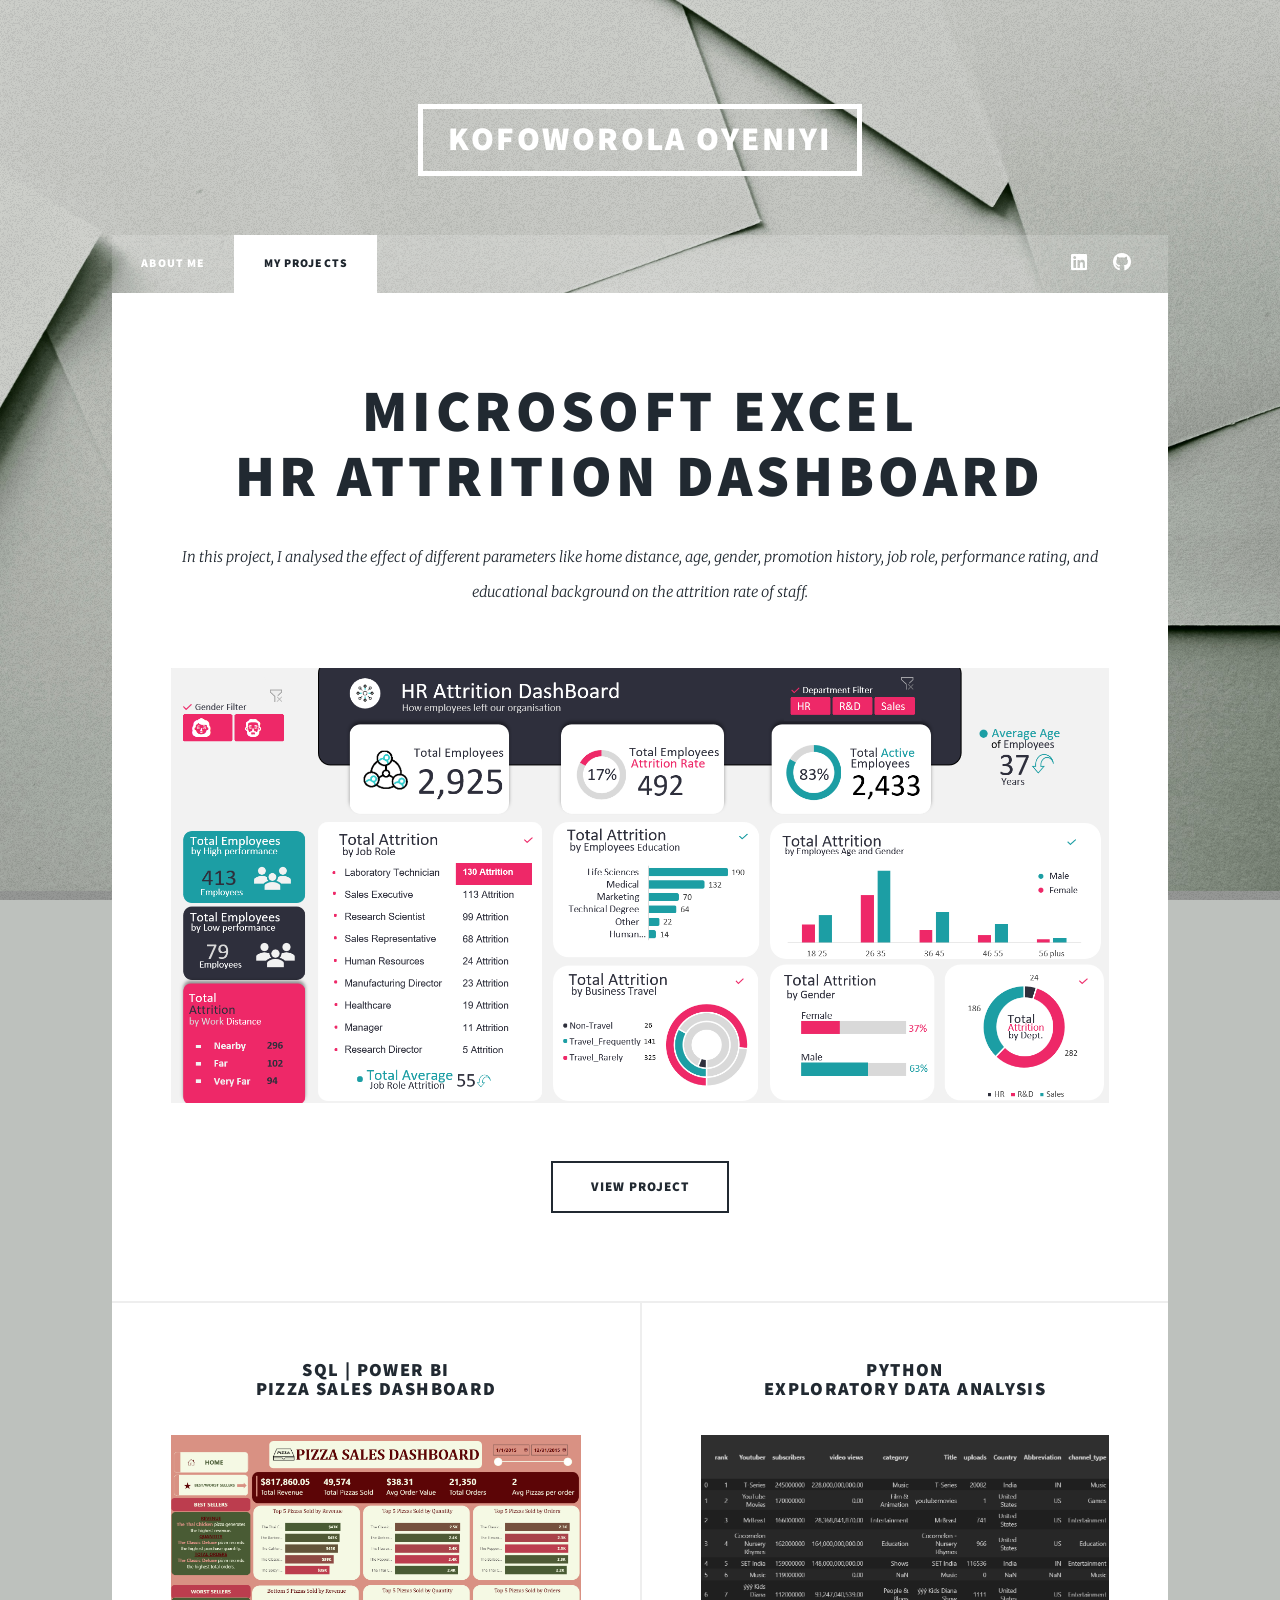
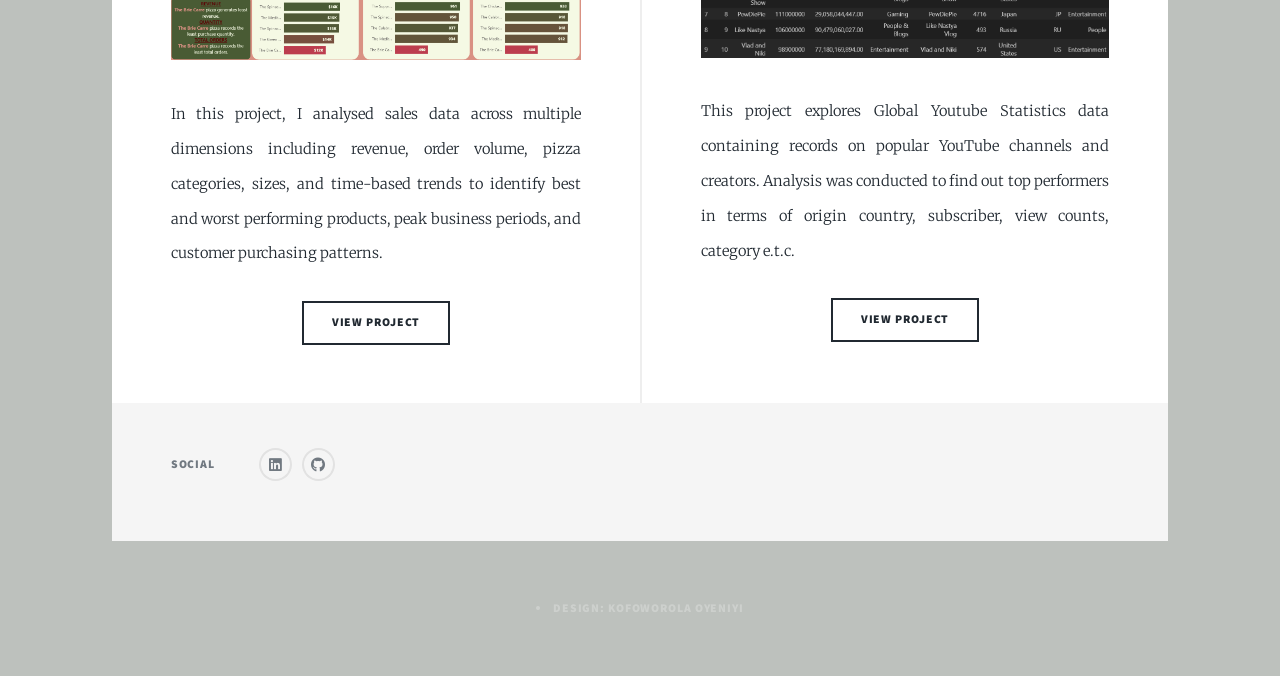
==== index.html @ bab86a32 "Add files via upload Initial Commit" ====
<!DOCTYPE HTML>
<!--
	My First
-->
<html>
	<head>
		<title>Kofoworola Oyeniyi</title>
		<meta charset="utf-8" />
		<meta name="viewport" content="width=device-width, initial-scale=1, user-scalable=no" />
		<link rel="stylesheet" href="assets/css/main.css" />
		<noscript><link rel="stylesheet" href="assets/css/noscript.css" /></noscript>
	</head>
	<body class="is-preload">

		<!-- Wrapper -->
			<div id="wrapper">

				<!-- Header -->
					<header id="header">
						<a href="index.html" class="logo">Kofoworola Oyeniyi</a>
					</header>

				<!-- Nav -->
					<nav id="nav">
						<ul class="links">
							<li><a href="generic.html">About Me</a></li>
							<li class="active"><a href="index.html">My Projects</a></li>
						</ul>
						<ul class="icons">
							<li><a href="https://www.linkedin.com/in/kofoworola-oyeniyi/" class="icon brands alt fa-linkedin"><span class="label">linkedIn</span></a></li>
							<li><a href="https://github.com/Kofoworola-oyeniyi" class="icon brands alt fa-github"><span class="label">GitHub</span></a></li>
						</ul>
					</nav>

				<!-- Main -->
					<div id="main">

						<!-- Featured Post -->
							<article class="post featured">
								<header class="major">
									<h2><a href="#">MICROSOFT EXCEL<br />
									HR Attrition Dashboard</a></h2>
									<p>In this project, I analysed the effect of different parameters like home distance, age, gender, promotion history, job role, performance rating, and educational background on the attrition rate of staff.</p>
								</header>
								<a href="#" class="image main"><img src="images/hr.png" alt="" /></a>
								<ul class="actions special">
									<li><a href="https://github.com/Kofoworola-oyeniyi/HR-Attrition-Dashboard" class="button large">View Project</a></li>
								</ul>
							</article>
						<!-- Posts -->
							<section class="posts">
								<!--
								<article>
									<header>
										<h2><a href="#">MICROSOFT EXCEL<br />
										HR Attrition Dashboard</a></h2>
									</header>
									<a href="#" class="image fit"><img src="images/hr.png" alt="" /></a>
									<p>In this project, I analysed the effect of different parameters like home distance, age, gender, promotion history, job role, performance rating, and educational background on the attrition rate of staff.</p>
									<ul class="actions special">
										<li><a href="https://github.com/Kofoworola-oyeniyi/HR-Attrition-Dashboard" class="button">View Project</a></li>
									</ul>
								</article>
								-->

								<article>
									<header>
										<h2><a href="#">SQL | POWER BI<br />
										Pizza Sales Dashboard</a></h2>
									</header>
									<a href="#" class="image fit"><img src="images/pizzasales.png" alt="" /></a>
									<p> In this project, I analysed sales data across multiple dimensions including revenue, order volume, pizza categories, sizes, and time-based trends to identify best and worst performing products, peak business periods, and customer purchasing patterns.</p>
									<ul class="actions special">
										<li><a href="https://github.com/Kofoworola-oyeniyi/Pizza-Sales-Dashboard" class="button">View Project</a></li>
									</ul>
								</article>

								<article>
									<header>
										<h2><a href="#"> PYTHON<br />
										 EXPLORATORY DATA ANALYSIS</a></h2>
									</header>
									<a href="#" class="image fit"><img src="images/EDA.png" alt="" /></a>
									<p>This project explores Global Youtube Statistics data containing records on popular YouTube channels and creators. Analysis was conducted to find out top performers in terms of origin country, subscriber, view counts, category e.t.c. </p>
									<ul class="actions special">
										<li><a href="#" class="button">View Project</a></li>
									</ul>
								</article>
								
								<!-- Extra Placeholders for  more projects
								<article>
									<header>
										<h2><a href="#">Tempus sed<br />
										nulla imperdiet</a></h2>
									</header>
									<a href="#" class="image fit"><img src="images/pic05.jpg" alt="" /></a>
									<p>Donec eget ex magna. Interdum et malesuada fames ac ante ipsum primis in faucibus. Pellentesque venenatis dolor imperdiet dolor mattis sagittis magna etiam.</p>
									<ul class="actions special">
										<li><a href="#" class="button">Full Story</a></li>
									</ul>
								</article>

								<article>
									<header>
										<h2><a href="#">Odio magna<br />
										sed consectetur</a></h2>
									</header>
									<a href="#" class="image fit"><img src="images/pic06.jpg" alt="" /></a>
									<p>Donec eget ex magna. Interdum et malesuada fames ac ante ipsum primis in faucibus. Pellentesque venenatis dolor imperdiet dolor mattis sagittis magna etiam.</p>
									<ul class="actions special">
										<li><a href="#" class="button">Full Story</a></li>
									</ul>
								</article>

								<article>
									<header>
										<h2><a href="#">Augue lorem<br />
										primis vestibulum</a></h2>
									</header>
									<a href="#" class="image fit"><img src="images/pic07.jpg" alt="" /></a>
									<p>Donec eget ex magna. Interdum et malesuada fames ac ante ipsum primis in faucibus. Pellentesque venenatis dolor imperdiet dolor mattis sagittis magna etiam.</p>
									<ul class="actions special">
										<li><a href="#" class="button">Full Story</a></li>
									</ul>
								</article>
							</section>
							-->


			</div>

			<!-- Footer -->
					<footer id="footer">
						
						<section class="split contact">
							
							<section>
								<h3>Social</h3>
								<ul class="icons alt">
									<li><a href="https://www.linkedin.com/in/kofoworola-oyeniyi/" class="icon brands alt fa-linkedin"><span class="label">linkedIn</span></a></li>
									<li><a href="https://github.com/Kofoworola-oyeniyi" class="icon brands alt fa-github"><span class="label">GitHub</span></a></li>
								</ul>
							</section>
						</section>
					</footer>

				<!-- Copyright -->
					<div id="copyright">
						<li>Design: Kofoworola Oyeniyi</li></ul>
					</div>

		<!-- Scripts -->
			<script src="assets/js/jquery.min.js"></script>
			<script src="assets/js/jquery.scrollex.min.js"></script>
			<script src="assets/js/jquery.scrolly.min.js"></script>
			<script src="assets/js/browser.min.js"></script>
			<script src="assets/js/breakpoints.min.js"></script>
			<script src="assets/js/util.js"></script>
			<script src="assets/js/main.js"></script>

	</body>
</html>
---- assets/css/main.css ----
@import url(fontawesome-all.min.css);
@import url("https://fonts.googleapis.com/css?family=Merriweather:300,700,300italic,700italic|Source+Sans+Pro:900");

/*
	Massively by HTML5 UP
	html5up.net | @ajlkn
	Free for personal and commercial use under the CCA 3.0 license (html5up.net/license)
*/

html, body, div, span, applet, object,
iframe, h1, h2, h3, h4, h5, h6, p, blockquote,
pre, a, abbr, acronym, address, big, cite,
code, del, dfn, em, img, ins, kbd, q, s, samp,
small, strike, strong, sub, sup, tt, var, b,
u, i, center, dl, dt, dd, ol, ul, li, fieldset,
form, label, legend, table, caption, tbody,
tfoot, thead, tr, th, td, article, aside,
canvas, details, embed, figure, figcaption,
footer, header, hgroup, menu, nav, output, ruby,
section, summary, time, mark, audio, video {
	margin: 0;
	padding: 0;
	border: 0;
	font-size: 100%;
	font: inherit;
	vertical-align: baseline;}

article, aside, details, figcaption, figure,
footer, header, hgroup, menu, nav, section {
	display: block;}

body {
	line-height: 1;
}

ol, ul {
	list-style: none;
}

blockquote, q {
	quotes: none;
}

	blockquote:before, blockquote:after, q:before, q:after {
		content: '';
		content: none;
	}

table {
	border-collapse: collapse;
	border-spacing: 0;
}

body {
	-webkit-text-size-adjust: none;
}

mark {
	background-color: transparent;
	color: inherit;
}

input::-moz-focus-inner {
	border: 0;
	padding: 0;
}

input, select, textarea {
	-moz-appearance: none;
	-webkit-appearance: none;
	-ms-appearance: none;
	appearance: none;
}

/* Basic */

	@-ms-viewport {
		width: device-width;
	}

	body {
		-ms-overflow-style: scrollbar;
	}

	@media screen and (max-width: 480px) {

		html, body {
			min-width: 320px;
		}

	}

	html {
		box-sizing: border-box;
	}

	*, *:before, *:after {
		box-sizing: inherit;
	}

	body {
		background-color: #bdc1bd;
	}

		body.is-preload *, body.is-preload *:before, body.is-preload *:after {
			-moz-animation: none !important;
			-webkit-animation: none !important;
			-ms-animation: none !important;
			animation: none !important;
			-moz-transition: none !important;
			-webkit-transition: none !important;
			-ms-transition: none !important;
			transition: none !important;
		}

/* Type */

	html {
		font-size: 16pt;
	}

		@media screen and (max-width: 1680px) {

			html {
				font-size: 12pt;
			}

		}

		@media screen and (max-width: 1280px) {

			html {
				font-size: 11pt;
			}

		}

		@media screen and (max-width: 360px) {

			html {
				font-size: 10pt;
			}

		}

	body {
		color: #212931;
	}

	body, input, select, textarea {
		font-family: "Merriweather", Georgia, serif;
		font-weight: 300;
		font-size: 1rem;
		line-height: 2.375;
	}

	a {
		-moz-transition: color 0.2s ease-in-out, background-color 0.2s ease-in-out, border-color 0.2s ease-in-out, box-shadow 0.2s ease-in-out;
		-webkit-transition: color 0.2s ease-in-out, background-color 0.2s ease-in-out, border-color 0.2s ease-in-out, box-shadow 0.2s ease-in-out;
		-ms-transition: color 0.2s ease-in-out, background-color 0.2s ease-in-out, border-color 0.2s ease-in-out, box-shadow 0.2s ease-in-out;
		transition: color 0.2s ease-in-out, background-color 0.2s ease-in-out, border-color 0.2s ease-in-out, box-shadow 0.2s ease-in-out;
		border-bottom: dotted 1px;
		text-decoration: none;
	}

		a:hover {
			border-bottom-color: transparent;
		}

	strong, b {
		font-weight: 600;
	}

	em, i {
		font-style: italic;
	}

	p {
		text-align: justify;
		margin: 0 0 2rem 0;
	}

	h1, h2, h3, h4, h5, h6 {
		font-family: "Source Sans Pro", Helvetica, sans-serif;
		font-weight: 900;
		line-height: 1.5;
		letter-spacing: 0.075em;
		text-transform: uppercase;
		margin: 0 0 1rem 0;
	}

		h1 a, h2 a, h3 a, h4 a, h5 a, h6 a {
			border-bottom: 0;
			color: inherit;
			text-decoration: none;
		}

	h1 {
		font-size: 4rem;
		line-height: 1.1;
		margin: 0 0 2rem 0;
	}

	h2 {
		font-size: 1.25rem;
		line-height: 1;
		margin: 0 0 1.5rem 0;
	}

	h3 {
		font-size: 1.25rem;
		margin: 0 0 1.5rem 0;
	}

	h4 {
		font-size: 1rem;
	}

	h5 {
		font-size: 0.9rem;
	}

	h6 {
		font-size: 0.8rem;
	}

	sub {
		font-size: 0.8rem;
		position: relative;
		top: 0.5rem;
	}

	sup {
		font-size: 0.8rem;
		position: relative;
		top: -0.5rem;
	}

	blockquote {
		border-left: solid 4px;
		font-style: italic;
		margin: 0 0 2rem 0;
		padding: 0.5rem 0 0.5rem 2rem;
	}

	code {
		border: solid 2px;
		font-family: "Courier New", monospace;
		font-size: 0.9rem;
		margin: 0 0.25rem;
		padding: 0.25rem 0.65rem;
	}

	pre {
		-webkit-overflow-scrolling: touch;
		font-family: "Courier New", monospace;
		font-size: 0.9rem;
		margin: 0 0 2rem 0;
	}

		pre code {
			display: block;
			line-height: 1.75;
			padding: 1rem 1.5rem;
			overflow-x: auto;
		}

	hr {
		border: 0;
		border-bottom: solid 2px;
		margin: 3rem 0;
	}

		hr.major {
			margin: 5rem 0;
		}

	.align-left {
		text-align: left;
	}

	.align-center {
		text-align: center;
	}

	.align-right {
		text-align: right;
	}

	input, select, textarea {
		color: #212931;
	}

	a {
		color: #212931;
		border-bottom-color: rgba(33, 41, 49, 0.5);
	}

		a:hover {
			border-bottom-color: transparent;
			color: #212931 !important;
		}

	strong, b {
		color: #212931;
	}

	h1, h2, h3, h4, h5, h6 {
		color: #212931;
	}

	blockquote {
		border-left-color: #eeeeee;
	}

	code {
		background: rgba(220, 220, 220, 0.25);
		border-color: #eeeeee;
	}

	hr {
		border-bottom-color: #eeeeee;
	}

/* Row */

	.row {
		display: flex;
		flex-wrap: wrap;
		box-sizing: border-box;
		align-items: stretch;
	}

		.row > * {
			box-sizing: border-box;
		}

		.row.gtr-uniform > * > :last-child {
			margin-bottom: 0;
		}

		.row.aln-left {
			justify-content: flex-start;
		}

		.row.aln-center {
			justify-content: center;
		}

		.row.aln-right {
			justify-content: flex-end;
		}

		.row.aln-top {
			align-items: flex-start;
		}

		.row.aln-middle {
			align-items: center;
		}

		.row.aln-bottom {
			align-items: flex-end;
		}

		.row > .imp {
			order: -1;
		}

		.row > .col-1 {
			width: 8.33333%;
		}

		.row > .off-1 {
			margin-left: 8.33333%;
		}

		.row > .col-2 {
			width: 16.66667%;
		}

		.row > .off-2 {
			margin-left: 16.66667%;
		}

		.row > .col-3 {
			width: 25%;
		}

		.row > .off-3 {
			margin-left: 25%;
		}

		.row > .col-4 {
			width: 33.33333%;
		}

		.row > .off-4 {
			margin-left: 33.33333%;
		}

		.row > .col-5 {
			width: 41.66667%;
		}

		.row > .off-5 {
			margin-left: 41.66667%;
		}

		.row > .col-6 {
			width: 50%;
		}

		.row > .off-6 {
			margin-left: 50%;
		}

		.row > .col-7 {
			width: 58.33333%;
		}

		.row > .off-7 {
			margin-left: 58.33333%;
		}

		.row > .col-8 {
			width: 66.66667%;
		}

		.row > .off-8 {
			margin-left: 66.66667%;
		}

		.row > .col-9 {
			width: 75%;
		}

		.row > .off-9 {
			margin-left: 75%;
		}

		.row > .col-10 {
			width: 83.33333%;
		}

		.row > .off-10 {
			margin-left: 83.33333%;
		}

		.row > .col-11 {
			width: 91.66667%;
		}

		.row > .off-11 {
			margin-left: 91.66667%;
		}

		.row > .col-12 {
			width: 100%;
		}

		.row > .off-12 {
			margin-left: 100%;
		}

		.row.gtr-0 {
			margin-top: 0;
			margin-left: 0rem;
		}

			.row.gtr-0 > * {
				padding: 0 0 0 0rem;
			}

			.row.gtr-0.gtr-uniform {
				margin-top: 0rem;
			}

				.row.gtr-0.gtr-uniform > * {
					padding-top: 0rem;
				}

		.row.gtr-25 {
			margin-top: 0;
			margin-left: -0.375rem;
		}

			.row.gtr-25 > * {
				padding: 0 0 0 0.375rem;
			}

			.row.gtr-25.gtr-uniform {
				margin-top: -0.375rem;
			}

				.row.gtr-25.gtr-uniform > * {
					padding-top: 0.375rem;
				}

		.row.gtr-50 {
			margin-top: 0;
			margin-left: -0.75rem;
		}

			.row.gtr-50 > * {
				padding: 0 0 0 0.75rem;
			}

			.row.gtr-50.gtr-uniform {
				margin-top: -0.75rem;
			}

				.row.gtr-50.gtr-uniform > * {
					padding-top: 0.75rem;
				}

		.row {
			margin-top: 0;
			margin-left: -1.5rem;
		}

			.row > * {
				padding: 0 0 0 1.5rem;
			}

			.row.gtr-uniform {
				margin-top: -1.5rem;
			}

				.row.gtr-uniform > * {
					padding-top: 1.5rem;
				}

		.row.gtr-150 {
			margin-top: 0;
			margin-left: -2.25rem;
		}

			.row.gtr-150 > * {
				padding: 0 0 0 2.25rem;
			}

			.row.gtr-150.gtr-uniform {
				margin-top: -2.25rem;
			}

				.row.gtr-150.gtr-uniform > * {
					padding-top: 2.25rem;
				}

		.row.gtr-200 {
			margin-top: 0;
			margin-left: -3rem;
		}

			.row.gtr-200 > * {
				padding: 0 0 0 3rem;
			}

			.row.gtr-200.gtr-uniform {
				margin-top: -3rem;
			}

				.row.gtr-200.gtr-uniform > * {
					padding-top: 3rem;
				}

		@media screen and (max-width: 1680px) {

			.row {
				display: flex;
				flex-wrap: wrap;
				box-sizing: border-box;
				align-items: stretch;
			}

				.row > * {
					box-sizing: border-box;
				}

				.row.gtr-uniform > * > :last-child {
					margin-bottom: 0;
				}

				.row.aln-left {
					justify-content: flex-start;
				}

				.row.aln-center {
					justify-content: center;
				}

				.row.aln-right {
					justify-content: flex-end;
				}

				.row.aln-top {
					align-items: flex-start;
				}

				.row.aln-middle {
					align-items: center;
				}

				.row.aln-bottom {
					align-items: flex-end;
				}

				.row > .imp-xlarge {
					order: -1;
				}

				.row > .col-1-xlarge {
					width: 8.33333%;
				}

				.row > .off-1-xlarge {
					margin-left: 8.33333%;
				}

				.row > .col-2-xlarge {
					width: 16.66667%;
				}

				.row > .off-2-xlarge {
					margin-left: 16.66667%;
				}

				.row > .col-3-xlarge {
					width: 25%;
				}

				.row > .off-3-xlarge {
					margin-left: 25%;
				}

				.row > .col-4-xlarge {
					width: 33.33333%;
				}

				.row > .off-4-xlarge {
					margin-left: 33.33333%;
				}

				.row > .col-5-xlarge {
					width: 41.66667%;
				}

				.row > .off-5-xlarge {
					margin-left: 41.66667%;
				}

				.row > .col-6-xlarge {
					width: 50%;
				}

				.row > .off-6-xlarge {
					margin-left: 50%;
				}

				.row > .col-7-xlarge {
					width: 58.33333%;
				}

				.row > .off-7-xlarge {
					margin-left: 58.33333%;
				}

				.row > .col-8-xlarge {
					width: 66.66667%;
				}

				.row > .off-8-xlarge {
					margin-left: 66.66667%;
				}

				.row > .col-9-xlarge {
					width: 75%;
				}

				.row > .off-9-xlarge {
					margin-left: 75%;
				}

				.row > .col-10-xlarge {
					width: 83.33333%;
				}

				.row > .off-10-xlarge {
					margin-left: 83.33333%;
				}

				.row > .col-11-xlarge {
					width: 91.66667%;
				}

				.row > .off-11-xlarge {
					margin-left: 91.66667%;
				}

				.row > .col-12-xlarge {
					width: 100%;
				}

				.row > .off-12-xlarge {
					margin-left: 100%;
				}

				.row.gtr-0 {
					margin-top: 0;
					margin-left: 0rem;
				}

					.row.gtr-0 > * {
						padding: 0 0 0 0rem;
					}

					.row.gtr-0.gtr-uniform {
						margin-top: 0rem;
					}

						.row.gtr-0.gtr-uniform > * {
							padding-top: 0rem;
						}

				.row.gtr-25 {
					margin-top: 0;
					margin-left: -0.375rem;
				}

					.row.gtr-25 > * {
						padding: 0 0 0 0.375rem;
					}

					.row.gtr-25.gtr-uniform {
						margin-top: -0.375rem;
					}

						.row.gtr-25.gtr-uniform > * {
							padding-top: 0.375rem;
						}

				.row.gtr-50 {
					margin-top: 0;
					margin-left: -0.75rem;
				}

					.row.gtr-50 > * {
						padding: 0 0 0 0.75rem;
					}

					.row.gtr-50.gtr-uniform {
						margin-top: -0.75rem;
					}

						.row.gtr-50.gtr-uniform > * {
							padding-top: 0.75rem;
						}

				.row {
					margin-top: 0;
					margin-left: -1.5rem;
				}

					.row > * {
						padding: 0 0 0 1.5rem;
					}

					.row.gtr-uniform {
						margin-top: -1.5rem;
					}

						.row.gtr-uniform > * {
							padding-top: 1.5rem;
						}

				.row.gtr-150 {
					margin-top: 0;
					margin-left: -2.25rem;
				}

					.row.gtr-150 > * {
						padding: 0 0 0 2.25rem;
					}

					.row.gtr-150.gtr-uniform {
						margin-top: -2.25rem;
					}

						.row.gtr-150.gtr-uniform > * {
							padding-top: 2.25rem;
						}

				.row.gtr-200 {
					margin-top: 0;
					margin-left: -3rem;
				}

					.row.gtr-200 > * {
						padding: 0 0 0 3rem;
					}

					.row.gtr-200.gtr-uniform {
						margin-top: -3rem;
					}

						.row.gtr-200.gtr-uniform > * {
							padding-top: 3rem;
						}

		}

		@media screen and (max-width: 1280px) {

			.row {
				display: flex;
				flex-wrap: wrap;
				box-sizing: border-box;
				align-items: stretch;
			}

				.row > * {
					box-sizing: border-box;
				}

				.row.gtr-uniform > * > :last-child {
					margin-bottom: 0;
				}

				.row.aln-left {
					justify-content: flex-start;
				}

				.row.aln-center {
					justify-content: center;
				}

				.row.aln-right {
					justify-content: flex-end;
				}

				.row.aln-top {
					align-items: flex-start;
				}

				.row.aln-middle {
					align-items: center;
				}

				.row.aln-bottom {
					align-items: flex-end;
				}

				.row > .imp-large {
					order: -1;
				}

				.row > .col-1-large {
					width: 8.33333%;
				}

				.row > .off-1-large {
					margin-left: 8.33333%;
				}

				.row > .col-2-large {
					width: 16.66667%;
				}

				.row > .off-2-large {
					margin-left: 16.66667%;
				}

				.row > .col-3-large {
					width: 25%;
				}

				.row > .off-3-large {
					margin-left: 25%;
				}

				.row > .col-4-large {
					width: 33.33333%;
				}

				.row > .off-4-large {
					margin-left: 33.33333%;
				}

				.row > .col-5-large {
					width: 41.66667%;
				}

				.row > .off-5-large {
					margin-left: 41.66667%;
				}

				.row > .col-6-large {
					width: 50%;
				}

				.row > .off-6-large {
					margin-left: 50%;
				}

				.row > .col-7-large {
					width: 58.33333%;
				}

				.row > .off-7-large {
					margin-left: 58.33333%;
				}

				.row > .col-8-large {
					width: 66.66667%;
				}

				.row > .off-8-large {
					margin-left: 66.66667%;
				}

				.row > .col-9-large {
					width: 75%;
				}

				.row > .off-9-large {
					margin-left: 75%;
				}

				.row > .col-10-large {
					width: 83.33333%;
				}

				.row > .off-10-large {
					margin-left: 83.33333%;
				}

				.row > .col-11-large {
					width: 91.66667%;
				}

				.row > .off-11-large {
					margin-left: 91.66667%;
				}

				.row > .col-12-large {
					width: 100%;
				}

				.row > .off-12-large {
					margin-left: 100%;
				}

				.row.gtr-0 {
					margin-top: 0;
					margin-left: 0rem;
				}

					.row.gtr-0 > * {
						padding: 0 0 0 0rem;
					}

					.row.gtr-0.gtr-uniform {
						margin-top: 0rem;
					}

						.row.gtr-0.gtr-uniform > * {
							padding-top: 0rem;
						}

				.row.gtr-25 {
					margin-top: 0;
					margin-left: -0.375rem;
				}

					.row.gtr-25 > * {
						padding: 0 0 0 0.375rem;
					}

					.row.gtr-25.gtr-uniform {
						margin-top: -0.375rem;
					}

						.row.gtr-25.gtr-uniform > * {
							padding-top: 0.375rem;
						}

				.row.gtr-50 {
					margin-top: 0;
					margin-left: -0.75rem;
				}

					.row.gtr-50 > * {
						padding: 0 0 0 0.75rem;
					}

					.row.gtr-50.gtr-uniform {
						margin-top: -0.75rem;
					}

						.row.gtr-50.gtr-uniform > * {
							padding-top: 0.75rem;
						}

				.row {
					margin-top: 0;
					margin-left: -1.5rem;
				}

					.row > * {
						padding: 0 0 0 1.5rem;
					}

					.row.gtr-uniform {
						margin-top: -1.5rem;
					}

						.row.gtr-uniform > * {
							padding-top: 1.5rem;
						}

				.row.gtr-150 {
					margin-top: 0;
					margin-left: -2.25rem;
				}

					.row.gtr-150 > * {
						padding: 0 0 0 2.25rem;
					}

					.row.gtr-150.gtr-uniform {
						margin-top: -2.25rem;
					}

						.row.gtr-150.gtr-uniform > * {
							padding-top: 2.25rem;
						}

				.row.gtr-200 {
					margin-top: 0;
					margin-left: -3rem;
				}

					.row.gtr-200 > * {
						padding: 0 0 0 3rem;
					}

					.row.gtr-200.gtr-uniform {
						margin-top: -3rem;
					}

						.row.gtr-200.gtr-uniform > * {
							padding-top: 3rem;
						}

		}

		@media screen and (max-width: 980px) {

			.row {
				display: flex;
				flex-wrap: wrap;
				box-sizing: border-box;
				align-items: stretch;
			}

				.row > * {
					box-sizing: border-box;
				}

				.row.gtr-uniform > * > :last-child {
					margin-bottom: 0;
				}

				.row.aln-left {
					justify-content: flex-start;
				}

				.row.aln-center {
					justify-content: center;
				}

				.row.aln-right {
					justify-content: flex-end;
				}

				.row.aln-top {
					align-items: flex-start;
				}

				.row.aln-middle {
					align-items: center;
				}

				.row.aln-bottom {
					align-items: flex-end;
				}

				.row > .imp-medium {
					order: -1;
				}

				.row > .col-1-medium {
					width: 8.33333%;
				}

				.row > .off-1-medium {
					margin-left: 8.33333%;
				}

				.row > .col-2-medium {
					width: 16.66667%;
				}

				.row > .off-2-medium {
					margin-left: 16.66667%;
				}

				.row > .col-3-medium {
					width: 25%;
				}

				.row > .off-3-medium {
					margin-left: 25%;
				}

				.row > .col-4-medium {
					width: 33.33333%;
				}

				.row > .off-4-medium {
					margin-left: 33.33333%;
				}

				.row > .col-5-medium {
					width: 41.66667%;
				}

				.row > .off-5-medium {
					margin-left: 41.66667%;
				}

				.row > .col-6-medium {
					width: 50%;
				}

				.row > .off-6-medium {
					margin-left: 50%;
				}

				.row > .col-7-medium {
					width: 58.33333%;
				}

				.row > .off-7-medium {
					margin-left: 58.33333%;
				}

				.row > .col-8-medium {
					width: 66.66667%;
				}

				.row > .off-8-medium {
					margin-left: 66.66667%;
				}

				.row > .col-9-medium {
					width: 75%;
				}

				.row > .off-9-medium {
					margin-left: 75%;
				}

				.row > .col-10-medium {
					width: 83.33333%;
				}

				.row > .off-10-medium {
					margin-left: 83.33333%;
				}

				.row > .col-11-medium {
					width: 91.66667%;
				}

				.row > .off-11-medium {
					margin-left: 91.66667%;
				}

				.row > .col-12-medium {
					width: 100%;
				}

				.row > .off-12-medium {
					margin-left: 100%;
				}

				.row.gtr-0 {
					margin-top: 0;
					margin-left: 0rem;
				}

					.row.gtr-0 > * {
						padding: 0 0 0 0rem;
					}

					.row.gtr-0.gtr-uniform {
						margin-top: 0rem;
					}

						.row.gtr-0.gtr-uniform > * {
							padding-top: 0rem;
						}

				.row.gtr-25 {
					margin-top: 0;
					margin-left: -0.375rem;
				}

					.row.gtr-25 > * {
						padding: 0 0 0 0.375rem;
					}

					.row.gtr-25.gtr-uniform {
						margin-top: -0.375rem;
					}

						.row.gtr-25.gtr-uniform > * {
							padding-top: 0.375rem;
						}

				.row.gtr-50 {
					margin-top: 0;
					margin-left: -0.75rem;
				}

					.row.gtr-50 > * {
						padding: 0 0 0 0.75rem;
					}

					.row.gtr-50.gtr-uniform {
						margin-top: -0.75rem;
					}

						.row.gtr-50.gtr-uniform > * {
							padding-top: 0.75rem;
						}

				.row {
					margin-top: 0;
					margin-left: -1.5rem;
				}

					.row > * {
						padding: 0 0 0 1.5rem;
					}

					.row.gtr-uniform {
						margin-top: -1.5rem;
					}

						.row.gtr-uniform > * {
							padding-top: 1.5rem;
						}

				.row.gtr-150 {
					margin-top: 0;
					margin-left: -2.25rem;
				}

					.row.gtr-150 > * {
						padding: 0 0 0 2.25rem;
					}

					.row.gtr-150.gtr-uniform {
						margin-top: -2.25rem;
					}

						.row.gtr-150.gtr-uniform > * {
							padding-top: 2.25rem;
						}

				.row.gtr-200 {
					margin-top: 0;
					margin-left: -3rem;
				}

					.row.gtr-200 > * {
						padding: 0 0 0 3rem;
					}

					.row.gtr-200.gtr-uniform {
						margin-top: -3rem;
					}

						.row.gtr-200.gtr-uniform > * {
							padding-top: 3rem;
						}

		}

		@media screen and (max-width: 736px) {

			.row {
				display: flex;
				flex-wrap: wrap;
				box-sizing: border-box;
				align-items: stretch;
			}

				.row > * {
					box-sizing: border-box;
				}

				.row.gtr-uniform > * > :last-child {
					margin-bottom: 0;
				}

				.row.aln-left {
					justify-content: flex-start;
				}

				.row.aln-center {
					justify-content: center;
				}

				.row.aln-right {
					justify-content: flex-end;
				}

				.row.aln-top {
					align-items: flex-start;
				}

				.row.aln-middle {
					align-items: center;
				}

				.row.aln-bottom {
					align-items: flex-end;
				}

				.row > .imp-small {
					order: -1;
				}

				.row > .col-1-small {
					width: 8.33333%;
				}

				.row > .off-1-small {
					margin-left: 8.33333%;
				}

				.row > .col-2-small {
					width: 16.66667%;
				}

				.row > .off-2-small {
					margin-left: 16.66667%;
				}

				.row > .col-3-small {
					width: 25%;
				}

				.row > .off-3-small {
					margin-left: 25%;
				}

				.row > .col-4-small {
					width: 33.33333%;
				}

				.row > .off-4-small {
					margin-left: 33.33333%;
				}

				.row > .col-5-small {
					width: 41.66667%;
				}

				.row > .off-5-small {
					margin-left: 41.66667%;
				}

				.row > .col-6-small {
					width: 50%;
				}

				.row > .off-6-small {
					margin-left: 50%;
				}

				.row > .col-7-small {
					width: 58.33333%;
				}

				.row > .off-7-small {
					margin-left: 58.33333%;
				}

				.row > .col-8-small {
					width: 66.66667%;
				}

				.row > .off-8-small {
					margin-left: 66.66667%;
				}

				.row > .col-9-small {
					width: 75%;
				}

				.row > .off-9-small {
					margin-left: 75%;
				}

				.row > .col-10-small {
					width: 83.33333%;
				}

				.row > .off-10-small {
					margin-left: 83.33333%;
				}

				.row > .col-11-small {
					width: 91.66667%;
				}

				.row > .off-11-small {
					margin-left: 91.66667%;
				}

				.row > .col-12-small {
					width: 100%;
				}

				.row > .off-12-small {
					margin-left: 100%;
				}

				.row.gtr-0 {
					margin-top: 0;
					margin-left: 0rem;
				}

					.row.gtr-0 > * {
						padding: 0 0 0 0rem;
					}

					.row.gtr-0.gtr-uniform {
						margin-top: 0rem;
					}

						.row.gtr-0.gtr-uniform > * {
							padding-top: 0rem;
						}

				.row.gtr-25 {
					margin-top: 0;
					margin-left: -0.375rem;
				}

					.row.gtr-25 > * {
						padding: 0 0 0 0.375rem;
					}

					.row.gtr-25.gtr-uniform {
						margin-top: -0.375rem;
					}

						.row.gtr-25.gtr-uniform > * {
							padding-top: 0.375rem;
						}

				.row.gtr-50 {
					margin-top: 0;
					margin-left: -0.75rem;
				}

					.row.gtr-50 > * {
						padding: 0 0 0 0.75rem;
					}

					.row.gtr-50.gtr-uniform {
						margin-top: -0.75rem;
					}

						.row.gtr-50.gtr-uniform > * {
							padding-top: 0.75rem;
						}

				.row {
					margin-top: 0;
					margin-left: -1.5rem;
				}

					.row > * {
						padding: 0 0 0 1.5rem;
					}

					.row.gtr-uniform {
						margin-top: -1.5rem;
					}

						.row.gtr-uniform > * {
							padding-top: 1.5rem;
						}

				.row.gtr-150 {
					margin-top: 0;
					margin-left: -2.25rem;
				}

					.row.gtr-150 > * {
						padding: 0 0 0 2.25rem;
					}

					.row.gtr-150.gtr-uniform {
						margin-top: -2.25rem;
					}

						.row.gtr-150.gtr-uniform > * {
							padding-top: 2.25rem;
						}

				.row.gtr-200 {
					margin-top: 0;
					margin-left: -3rem;
				}

					.row.gtr-200 > * {
						padding: 0 0 0 3rem;
					}

					.row.gtr-200.gtr-uniform {
						margin-top: -3rem;
					}

						.row.gtr-200.gtr-uniform > * {
							padding-top: 3rem;
						}

		}

		@media screen and (max-width: 480px) {

			.row {
				display: flex;
				flex-wrap: wrap;
				box-sizing: border-box;
				align-items: stretch;
			}

				.row > * {
					box-sizing: border-box;
				}

				.row.gtr-uniform > * > :last-child {
					margin-bottom: 0;
				}

				.row.aln-left {
					justify-content: flex-start;
				}

				.row.aln-center {
					justify-content: center;
				}

				.row.aln-right {
					justify-content: flex-end;
				}

				.row.aln-top {
					align-items: flex-start;
				}

				.row.aln-middle {
					align-items: center;
				}

				.row.aln-bottom {
					align-items: flex-end;
				}

				.row > .imp-xsmall {
					order: -1;
				}

				.row > .col-1-xsmall {
					width: 8.33333%;
				}

				.row > .off-1-xsmall {
					margin-left: 8.33333%;
				}

				.row > .col-2-xsmall {
					width: 16.66667%;
				}

				.row > .off-2-xsmall {
					margin-left: 16.66667%;
				}

				.row > .col-3-xsmall {
					width: 25%;
				}

				.row > .off-3-xsmall {
					margin-left: 25%;
				}

				.row > .col-4-xsmall {
					width: 33.33333%;
				}

				.row > .off-4-xsmall {
					margin-left: 33.33333%;
				}

				.row > .col-5-xsmall {
					width: 41.66667%;
				}

				.row > .off-5-xsmall {
					margin-left: 41.66667%;
				}

				.row > .col-6-xsmall {
					width: 50%;
				}

				.row > .off-6-xsmall {
					margin-left: 50%;
				}

				.row > .col-7-xsmall {
					width: 58.33333%;
				}

				.row > .off-7-xsmall {
					margin-left: 58.33333%;
				}

				.row > .col-8-xsmall {
					width: 66.66667%;
				}

				.row > .off-8-xsmall {
					margin-left: 66.66667%;
				}

				.row > .col-9-xsmall {
					width: 75%;
				}

				.row > .off-9-xsmall {
					margin-left: 75%;
				}

				.row > .col-10-xsmall {
					width: 83.33333%;
				}

				.row > .off-10-xsmall {
					margin-left: 83.33333%;
				}

				.row > .col-11-xsmall {
					width: 91.66667%;
				}

				.row > .off-11-xsmall {
					margin-left: 91.66667%;
				}

				.row > .col-12-xsmall {
					width: 100%;
				}

				.row > .off-12-xsmall {
					margin-left: 100%;
				}

				.row.gtr-0 {
					margin-top: 0;
					margin-left: 0rem;
				}

					.row.gtr-0 > * {
						padding: 0 0 0 0rem;
					}

					.row.gtr-0.gtr-uniform {
						margin-top: 0rem;
					}

						.row.gtr-0.gtr-uniform > * {
							padding-top: 0rem;
						}

				.row.gtr-25 {
					margin-top: 0;
					margin-left: -0.375rem;
				}

					.row.gtr-25 > * {
						padding: 0 0 0 0.375rem;
					}

					.row.gtr-25.gtr-uniform {
						margin-top: -0.375rem;
					}

						.row.gtr-25.gtr-uniform > * {
							padding-top: 0.375rem;
						}

				.row.gtr-50 {
					margin-top: 0;
					margin-left: -0.75rem;
				}

					.row.gtr-50 > * {
						padding: 0 0 0 0.75rem;
					}

					.row.gtr-50.gtr-uniform {
						margin-top: -0.75rem;
					}

						.row.gtr-50.gtr-uniform > * {
							padding-top: 0.75rem;
						}

				.row {
					margin-top: 0;
					margin-left: -1.5rem;
				}

					.row > * {
						padding: 0 0 0 1.5rem;
					}

					.row.gtr-uniform {
						margin-top: -1.5rem;
					}

						.row.gtr-uniform > * {
							padding-top: 1.5rem;
						}

				.row.gtr-150 {
					margin-top: 0;
					margin-left: -2.25rem;
				}

					.row.gtr-150 > * {
						padding: 0 0 0 2.25rem;
					}

					.row.gtr-150.gtr-uniform {
						margin-top: -2.25rem;
					}

						.row.gtr-150.gtr-uniform > * {
							padding-top: 2.25rem;
						}

				.row.gtr-200 {
					margin-top: 0;
					margin-left: -3rem;
				}

					.row.gtr-200 > * {
						padding: 0 0 0 3rem;
					}

					.row.gtr-200.gtr-uniform {
						margin-top: -3rem;
					}

						.row.gtr-200.gtr-uniform > * {
							padding-top: 3rem;
						}

		}

		@media screen and (max-width: 360px) {

			.row {
				display: flex;
				flex-wrap: wrap;
				box-sizing: border-box;
				align-items: stretch;
			}

				.row > * {
					box-sizing: border-box;
				}

				.row.gtr-uniform > * > :last-child {
					margin-bottom: 0;
				}

				.row.aln-left {
					justify-content: flex-start;
				}

				.row.aln-center {
					justify-content: center;
				}

				.row.aln-right {
					justify-content: flex-end;
				}

				.row.aln-top {
					align-items: flex-start;
				}

				.row.aln-middle {
					align-items: center;
				}

				.row.aln-bottom {
					align-items: flex-end;
				}

				.row > .imp-xxsmall {
					order: -1;
				}

				.row > .col-1-xxsmall {
					width: 8.33333%;
				}

				.row > .off-1-xxsmall {
					margin-left: 8.33333%;
				}

				.row > .col-2-xxsmall {
					width: 16.66667%;
				}

				.row > .off-2-xxsmall {
					margin-left: 16.66667%;
				}

				.row > .col-3-xxsmall {
					width: 25%;
				}

				.row > .off-3-xxsmall {
					margin-left: 25%;
				}

				.row > .col-4-xxsmall {
					width: 33.33333%;
				}

				.row > .off-4-xxsmall {
					margin-left: 33.33333%;
				}

				.row > .col-5-xxsmall {
					width: 41.66667%;
				}

				.row > .off-5-xxsmall {
					margin-left: 41.66667%;
				}

				.row > .col-6-xxsmall {
					width: 50%;
				}

				.row > .off-6-xxsmall {
					margin-left: 50%;
				}

				.row > .col-7-xxsmall {
					width: 58.33333%;
				}

				.row > .off-7-xxsmall {
					margin-left: 58.33333%;
				}

				.row > .col-8-xxsmall {
					width: 66.66667%;
				}

				.row > .off-8-xxsmall {
					margin-left: 66.66667%;
				}

				.row > .col-9-xxsmall {
					width: 75%;
				}

				.row > .off-9-xxsmall {
					margin-left: 75%;
				}

				.row > .col-10-xxsmall {
					width: 83.33333%;
				}

				.row > .off-10-xxsmall {
					margin-left: 83.33333%;
				}

				.row > .col-11-xxsmall {
					width: 91.66667%;
				}

				.row > .off-11-xxsmall {
					margin-left: 91.66667%;
				}

				.row > .col-12-xxsmall {
					width: 100%;
				}

				.row > .off-12-xxsmall {
					margin-left: 100%;
				}

				.row.gtr-0 {
					margin-top: 0;
					margin-left: 0rem;
				}

					.row.gtr-0 > * {
						padding: 0 0 0 0rem;
					}

					.row.gtr-0.gtr-uniform {
						margin-top: 0rem;
					}

						.row.gtr-0.gtr-uniform > * {
							padding-top: 0rem;
						}

				.row.gtr-25 {
					margin-top: 0;
					margin-left: -0.375rem;
				}

					.row.gtr-25 > * {
						padding: 0 0 0 0.375rem;
					}

					.row.gtr-25.gtr-uniform {
						margin-top: -0.375rem;
					}

						.row.gtr-25.gtr-uniform > * {
							padding-top: 0.375rem;
						}

				.row.gtr-50 {
					margin-top: 0;
					margin-left: -0.75rem;
				}

					.row.gtr-50 > * {
						padding: 0 0 0 0.75rem;
					}

					.row.gtr-50.gtr-uniform {
						margin-top: -0.75rem;
					}

						.row.gtr-50.gtr-uniform > * {
							padding-top: 0.75rem;
						}

				.row {
					margin-top: 0;
					margin-left: -1.5rem;
				}

					.row > * {
						padding: 0 0 0 1.5rem;
					}

					.row.gtr-uniform {
						margin-top: -1.5rem;
					}

						.row.gtr-uniform > * {
							padding-top: 1.5rem;
						}

				.row.gtr-150 {
					margin-top: 0;
					margin-left: -2.25rem;
				}

					.row.gtr-150 > * {
						padding: 0 0 0 2.25rem;
					}

					.row.gtr-150.gtr-uniform {
						margin-top: -2.25rem;
					}

						.row.gtr-150.gtr-uniform > * {
							padding-top: 2.25rem;
						}

				.row.gtr-200 {
					margin-top: 0;
					margin-left: -3rem;
				}

					.row.gtr-200 > * {
						padding: 0 0 0 3rem;
					}

					.row.gtr-200.gtr-uniform {
						margin-top: -3rem;
					}

						.row.gtr-200.gtr-uniform > * {
							padding-top: 3rem;
						}

		}

/* Box */

	.box {
		border: solid 2px;
		margin-bottom: 2rem;
		padding: 1.5rem;
	}

		.box > :last-child,
		.box > :last-child > :last-child,
		.box > :last-child > :last-child > :last-child {
			margin-bottom: 0;
		}

		.box.alt {
			border: 0;
			border-radius: 0;
			padding: 0;
		}

	.box {
		border-color: #eeeeee;
	}

/* Button */

	input[type="submit"],
	input[type="reset"],
	input[type="button"],
	button,
	.button {
		-moz-appearance: none;
		-webkit-appearance: none;
		-ms-appearance: none;
		appearance: none;
		-moz-transition: background-color 0.2s ease-in-out, box-shadow 0.2s ease-in-out, color 0.2s ease-in-out;
		-webkit-transition: background-color 0.2s ease-in-out, box-shadow 0.2s ease-in-out, color 0.2s ease-in-out;
		-ms-transition: background-color 0.2s ease-in-out, box-shadow 0.2s ease-in-out, color 0.2s ease-in-out;
		transition: background-color 0.2s ease-in-out, box-shadow 0.2s ease-in-out, color 0.2s ease-in-out;
		border: 0;
		border-radius: 0;
		cursor: pointer;
		display: inline-block;
		font-family: "Source Sans Pro", Helvetica, sans-serif;
		font-size: 0.8rem;
		font-weight: 900;
		letter-spacing: 0.075em;
		height: 3rem;
		line-height: 3rem;
		padding: 0 2rem;
		text-align: center;
		text-decoration: none;
		text-transform: uppercase;
		white-space: nowrap;
	}

		input[type="submit"].icon:before,
		input[type="reset"].icon:before,
		input[type="button"].icon:before,
		button.icon:before,
		.button.icon:before {
			margin-right: 0.5rem;
		}

		input[type="submit"].icon.solo,
		input[type="reset"].icon.solo,
		input[type="button"].icon.solo,
		button.icon.solo,
		.button.icon.solo {
			position: relative;
			width: 4rem;
			height: 4rem;
			line-height: 4rem;
			border-radius: 4rem;
			text-indent: 4rem;
			overflow: hidden;
			padding: 0;
			white-space: nowrap;
		}

			input[type="submit"].icon.solo:before,
			input[type="reset"].icon.solo:before,
			input[type="button"].icon.solo:before,
			button.icon.solo:before,
			.button.icon.solo:before {
				position: absolute;
				display: block;
				top: 0;
				left: 0;
				width: inherit;
				height: inherit;
				line-height: inherit;
				font-size: 1.25rem;
				margin-right: 0;
				text-align: center;
				text-indent: 0;
			}

		input[type="submit"].fit,
		input[type="reset"].fit,
		input[type="button"].fit,
		button.fit,
		.button.fit {
			width: 100%;
		}

		input[type="submit"].small,
		input[type="reset"].small,
		input[type="button"].small,
		button.small,
		.button.small {
			font-size: 0.7rem;
			height: 2.5rem;
			line-height: 2.5rem;
			padding: 0 1.5rem;
		}

		input[type="submit"].large,
		input[type="reset"].large,
		input[type="button"].large,
		button.large,
		.button.large {
			font-size: 0.9rem;
			height: 3.5rem;
			line-height: 3.5rem;
			padding: 0 2.75rem;
		}

		@media screen and (max-width: 980px) {

			input[type="submit"],
			input[type="reset"],
			input[type="button"],
			button,
			.button {
				font-size: 0.9rem;
				height: 3.25rem;
				line-height: 3.25rem;
			}

				input[type="submit"].large,
				input[type="reset"].large,
				input[type="button"].large,
				button.large,
				.button.large {
					font-size: 1rem;
					height: 3.75rem;
					line-height: 3.75rem;
				}

		}

		input[type="submit"].disabled, input[type="submit"]:disabled,
		input[type="reset"].disabled,
		input[type="reset"]:disabled,
		input[type="button"].disabled,
		input[type="button"]:disabled,
		button.disabled,
		button:disabled,
		.button.disabled,
		.button:disabled {
			pointer-events: none;
			opacity: 0.25;
		}

	input[type="submit"],
	input[type="reset"],
	input[type="button"],
	button,
	.button {
		background-color: transparent;
		box-shadow: inset 0 0 0 2px #212931;
		color: #212931 !important;
	}

		input[type="submit"]:hover,
		input[type="reset"]:hover,
		input[type="button"]:hover,
		button:hover,
		.button:hover {
			box-shadow: inset 0 0 0 2px #9d9d9d;
			color: #9a9b9d !important;
		}

		input[type="submit"].primary,
		input[type="reset"].primary,
		input[type="button"].primary,
		button.primary,
		.button.primary {
			background-color: #212931;
			box-shadow: none;
			color: #ffffff !important;
		}

			input[type="submit"].primary:hover,
			input[type="reset"].primary:hover,
			input[type="button"].primary:hover,
			button.primary:hover,
			.button.primary:hover {
				background-color: #212931;
			}

/* Form */

	form {
		margin: 0 0 2rem 0;
	}

		form > :last-child {
			margin-bottom: 0;
		}

		form > .fields {
			display: -moz-flex;
			display: -webkit-flex;
			display: -ms-flex;
			display: flex;
			-moz-flex-wrap: wrap;
			-webkit-flex-wrap: wrap;
			-ms-flex-wrap: wrap;
			flex-wrap: wrap;
			width: calc(100% + 3rem);
			margin: -1.5rem 0 2rem -1.5rem;
		}

			form > .fields > .field {
				-moz-flex-grow: 0;
				-webkit-flex-grow: 0;
				-ms-flex-grow: 0;
				flex-grow: 0;
				-moz-flex-shrink: 0;
				-webkit-flex-shrink: 0;
				-ms-flex-shrink: 0;
				flex-shrink: 0;
				padding: 1.5rem 0 0 1.5rem;
				width: calc(100% - 1.5rem);
			}

				form > .fields > .field.half {
					width: calc(50% - 0.75rem);
				}

				form > .fields > .field.third {
					width: calc(100%/3 - 0.5rem);
				}

				form > .fields > .field.quarter {
					width: calc(25% - 0.375rem);
				}

		@media screen and (max-width: 480px) {

			form > .fields {
				width: calc(100% + 3rem);
				margin: -1.5rem 0 2rem -1.5rem;
			}

				form > .fields > .field {
					padding: 1.5rem 0 0 1.5rem;
					width: calc(100% - 1.5rem);
				}

					form > .fields > .field.half {
						width: calc(100% - 1.5rem);
					}

					form > .fields > .field.third {
						width: calc(100% - 1.5rem);
					}

					form > .fields > .field.quarter {
						width: calc(100% - 1.5rem);
					}

		}

	label {
		display: block;
		font-family: "Source Sans Pro", Helvetica, sans-serif;
		font-weight: 900;
		line-height: 1.5;
		letter-spacing: 0.075em;
		font-size: 0.8rem;
		text-transform: uppercase;
		margin: 0 0 0.75rem 0;
	}

		@media screen and (max-width: 980px) {

			label {
				font-size: 0.9rem;
			}

		}

	input[type="text"],
	input[type="password"],
	input[type="email"],
	select,
	textarea {
		-moz-appearance: none;
		-webkit-appearance: none;
		-ms-appearance: none;
		appearance: none;
		background: transparent;
		border-radius: 0;
		border: solid 2px;
		color: inherit;
		display: block;
		outline: 0;
		padding: 0 1rem;
		text-decoration: none;
		width: 100%;
	}

		input[type="text"]:invalid,
		input[type="password"]:invalid,
		input[type="email"]:invalid,
		select:invalid,
		textarea:invalid {
			box-shadow: none;
		}

	select {
		background-size: 1.25rem;
		background-repeat: no-repeat;
		background-position: calc(100% - 1rem) center;
		height: 3rem;
		padding-right: 3rem;
		text-overflow: ellipsis;
	}

		select:focus::-ms-value {
			background-color: transparent;
		}

		select::-ms-expand {
			display: none;
		}

	input[type="text"],
	input[type="password"],
	input[type="email"],
	select {
		height: 3rem;
	}

	textarea {
		padding: 0.75rem 1rem;
	}

	input[type="checkbox"],
	input[type="radio"] {
		-moz-appearance: none;
		-webkit-appearance: none;
		-ms-appearance: none;
		appearance: none;
		display: block;
		float: left;
		margin-right: -2rem;
		opacity: 0;
		width: 1rem;
		z-index: -1;
	}

		input[type="checkbox"] + label,
		input[type="radio"] + label {
			text-decoration: none;
			cursor: pointer;
			display: inline-block;
			font-size: 1rem;
			letter-spacing: 0;
			font-family: "Merriweather", Georgia, serif;
			text-transform: none;
			font-weight: 300;
			padding-left: 2.8rem;
			padding-right: 1rem;
			position: relative;
		}

			input[type="checkbox"] + label:before,
			input[type="radio"] + label:before {
				-moz-osx-font-smoothing: grayscale;
				-webkit-font-smoothing: antialiased;
				display: inline-block;
				font-style: normal;
				font-variant: normal;
				text-rendering: auto;
				line-height: 1;
				text-transform: none !important;
				font-family: 'Font Awesome 5 Free';
				font-weight: 900;
			}

			input[type="checkbox"] + label:before,
			input[type="radio"] + label:before {
				border-radius: 0;
				border: solid 2px;
				content: '';
				display: inline-block;
				font-size: 0.8rem;
				height: 1.8rem;
				left: 0;
				line-height: 1.65rem;
				position: absolute;
				text-align: center;
				top: -0.125rem;
				width: 1.8rem;
			}

		input[type="checkbox"]:checked + label:before,
		input[type="radio"]:checked + label:before {
			content: '\f00c';
		}

	input[type="checkbox"] + label:before {
		border-radius: 0;
	}

	input[type="radio"] + label:before {
		border-radius: 100%;
	}

	::-webkit-input-placeholder {
		opacity: 1.0;
	}

	:-moz-placeholder {
		opacity: 1.0;
	}

	::-moz-placeholder {
		opacity: 1.0;
	}

	:-ms-input-placeholder {
		opacity: 1.0;
	}

	label {
		color: #212931;
	}

	input[type="text"],
	input[type="password"],
	input[type="email"],
	select,
	textarea {
		border-color: #eeeeee;
	}

		input[type="text"]:focus,
		input[type="password"]:focus,
		input[type="email"]:focus,
		select:focus,
		textarea:focus {
			border-color: #212931;
		}

	select {
		background-image: url("data:image/svg+xml;charset=utf8,%3Csvg xmlns='http://www.w3.org/2000/svg' width='40' height='40' preserveAspectRatio='none' viewBox='0 0 40 40'%3E%3Cpath d='M9.4,12.3l10.4,10.4l10.4-10.4c0.2-0.2,0.5-0.4,0.9-0.4c0.3,0,0.6,0.1,0.9,0.4l3.3,3.3c0.2,0.2,0.4,0.5,0.4,0.9 c0,0.4-0.1,0.6-0.4,0.9L20.7,31.9c-0.2,0.2-0.5,0.4-0.9,0.4c-0.3,0-0.6-0.1-0.9-0.4L4.3,17.3c-0.2-0.2-0.4-0.5-0.4-0.9 c0-0.4,0.1-0.6,0.4-0.9l3.3-3.3c0.2-0.2,0.5-0.4,0.9-0.4S9.1,12.1,9.4,12.3z' fill='%23eeeeee' /%3E%3C/svg%3E");
	}

		select option {
			background-color: #ffffff;
			color: #a5a7a5;
		}

	.select-wrapper:before {
		color: #eeeeee;
	}

	input[type="checkbox"] + label,
	input[type="radio"] + label {
		color: #212931;
	}

		input[type="checkbox"] + label:before,
		input[type="radio"] + label:before {
			border-color: #eeeeee;
		}

	input[type="checkbox"]:checked + label:before,
	input[type="radio"]:checked + label:before {
		background-color: #212931;
		border-color: #212931;
		color: #ffffff;
	}

	input[type="checkbox"]:focus + label:before,
	input[type="radio"]:focus + label:before {
		border-color: #212931;
	}

	::-webkit-input-placeholder {
		color: #909498 !important;
	}

	:-moz-placeholder {
		color: #909498 !important;
	}

	::-moz-placeholder {
		color: #909498 !important;
	}

	:-ms-input-placeholder {
		color: #909498 !important;
	}

	.formerize-placeholder {
		color: #909498 !important;
	}

/* Icon */

	.icon {
		text-decoration: none;
		border-bottom: none;
		position: relative;
	}

		.icon:before {
			-moz-osx-font-smoothing: grayscale;
			-webkit-font-smoothing: antialiased;
			display: inline-block;
			font-style: normal;
			font-variant: normal;
			text-rendering: auto;
			line-height: 1;
			text-transform: none !important;
			font-family: 'Font Awesome 5 Free';
			font-weight: 400;
		}

		.icon > .label {
			display: none;
		}

		.icon:before {
			line-height: inherit;
		}

		.icon.solid:before {
			font-weight: 900;
		}

		.icon.brands:before {
			font-family: 'Font Awesome 5 Brands';
		}

/* Image */

	.image {
		border: 0;
		display: inline-block;
		position: relative;
	}

		.image img {
			display: block;
		}

		.image.left, .image.right {
			max-width: 40%;
		}

			.image.left img, .image.right img {
				width: 100%;
			}

		.image.left {
			float: left;
			margin: 0 2rem 2rem 0;
			top: 0.75rem;
		}

		.image.right {
			float: right;
			margin: 0 0 2rem 2rem;
			top: 0.75rem;
		}

		.image.fit {
			display: block;
			margin: 2.5rem 0;
			width: 100%;
		}

			.image.fit:first-child {
				margin-top: 0;
			}

			.image.fit img {
				width: 100%;
			}

		.image.main {
			display: block;
			margin: 4rem 0;
			width: 100%;
		}

			.image.main:first-child {
				margin-top: 0;
			}

			.image.main img {
				width: 100%;
			}

		@media screen and (max-width: 736px) {

			.image.fit {
				margin: 2rem 0;
			}

			.image.main {
				margin: 2rem 0;
			}

		}

	a.image {
		overflow: hidden;
	}

		a.image img {
			-moz-transition: -moz-transform 0.2s ease-out;
			-webkit-transition: -webkit-transform 0.2s ease-out;
			-ms-transition: -ms-transform 0.2s ease-out;
			transition: transform 0.2s ease-out;
		}

		a.image:hover img {
			-moz-transform: scale(1.05);
			-webkit-transform: scale(1.05);
			-ms-transform: scale(1.05);
			transform: scale(1.05);
		}

/* Actions */

	ul.actions {
		display: -moz-flex;
		display: -webkit-flex;
		display: -ms-flex;
		display: flex;
		cursor: default;
		list-style: none;
		margin-left: -1rem;
		padding-left: 0;
	}

		ul.actions li {
			padding: 0 0 0 1rem;
			vertical-align: middle;
		}

		ul.actions.special {
			-moz-justify-content: center;
			-webkit-justify-content: center;
			-ms-justify-content: center;
			justify-content: center;
			width: 100%;
			margin-left: 0;
		}

			ul.actions.special li:first-child {
				padding-left: 0;
			}

		ul.actions.stacked {
			-moz-flex-direction: column;
			-webkit-flex-direction: column;
			-ms-flex-direction: column;
			flex-direction: column;
			margin-left: 0;
		}

			ul.actions.stacked li {
				padding: 1.3rem 0 0 0;
			}

				ul.actions.stacked li:first-child {
					padding-top: 0;
				}

		ul.actions.fit {
			width: calc(100% + 1rem);
		}

			ul.actions.fit li {
				-moz-flex-grow: 1;
				-webkit-flex-grow: 1;
				-ms-flex-grow: 1;
				flex-grow: 1;
				-moz-flex-shrink: 1;
				-webkit-flex-shrink: 1;
				-ms-flex-shrink: 1;
				flex-shrink: 1;
				width: 100%;
			}

				ul.actions.fit li > * {
					width: 100%;
				}

			ul.actions.fit.stacked {
				width: 100%;
			}

		@media screen and (max-width: 480px) {

			ul.actions:not(.fixed) {
				-moz-flex-direction: column;
				-webkit-flex-direction: column;
				-ms-flex-direction: column;
				flex-direction: column;
				margin-left: 0;
				width: 100% !important;
			}

				ul.actions:not(.fixed) li {
					-moz-flex-grow: 1;
					-webkit-flex-grow: 1;
					-ms-flex-grow: 1;
					flex-grow: 1;
					-moz-flex-shrink: 1;
					-webkit-flex-shrink: 1;
					-ms-flex-shrink: 1;
					flex-shrink: 1;
					padding: 1rem 0 0 0;
					text-align: center;
					width: 100%;
				}

					ul.actions:not(.fixed) li > * {
						width: 100%;
					}

					ul.actions:not(.fixed) li:first-child {
						padding-top: 0;
					}

					ul.actions:not(.fixed) li input[type="submit"],
					ul.actions:not(.fixed) li input[type="reset"],
					ul.actions:not(.fixed) li input[type="button"],
					ul.actions:not(.fixed) li button,
					ul.actions:not(.fixed) li .button {
						width: 100%;
					}

						ul.actions:not(.fixed) li input[type="submit"].icon:before,
						ul.actions:not(.fixed) li input[type="reset"].icon:before,
						ul.actions:not(.fixed) li input[type="button"].icon:before,
						ul.actions:not(.fixed) li button.icon:before,
						ul.actions:not(.fixed) li .button.icon:before {
							margin-left: -0.5rem;
						}

		}

/* Icons */

	ul.icons {
		cursor: default;
		list-style: none;
		padding-left: 0;
	}

		ul.icons li {
			display: inline-block;
			padding: 0 0.5rem 0 0;
			vertical-align: middle;
		}

			ul.icons li:last-child {
				padding-right: 0;
			}

			ul.icons li .icon:before {
				width: 2.25rem;
				height: 2.25rem;
				line-height: 2.25rem;
				display: inline-block;
				text-align: center;
				border-radius: 100%;
				font-size: 1.25rem;
			}

		ul.icons.alt li .icon:before {
			-moz-transition: color 0.2s ease-in-out, background-color 0.2s ease-in-out, border-color 0.2s ease-in-out, box-shadow 0.2s ease-in-out;
			-webkit-transition: color 0.2s ease-in-out, background-color 0.2s ease-in-out, border-color 0.2s ease-in-out, box-shadow 0.2s ease-in-out;
			-ms-transition: color 0.2s ease-in-out, background-color 0.2s ease-in-out, border-color 0.2s ease-in-out, box-shadow 0.2s ease-in-out;
			transition: color 0.2s ease-in-out, background-color 0.2s ease-in-out, border-color 0.2s ease-in-out, box-shadow 0.2s ease-in-out;
			font-size: 1rem;
		}

/* List */

	ol {
		list-style: decimal;
		margin: 0 0 2rem 0;
		padding-left: 1.25rem;
	}

		ol li {
			padding-left: 0.25rem;
		}

	ul {
		list-style: disc;
		margin: 0 0 2rem 0;
		padding-left: 1rem;
	}

		ul li {
			padding-left: 0.5rem;
		}

		ul.divided {
			list-style: none;
			padding-left: 0;
		}

			ul.divided li {
				border-top: solid 1px;
				padding: 0.5rem 0;
			}

				ul.divided li:first-child {
					border-top: 0;
					padding-top: 0;
				}

	dl {
		margin: 0 0 2rem 0;
	}

		dl dt {
			display: block;
			font-weight: 600;
			margin: 0 0 1rem 0;
		}

		dl dd {
			margin-left: 2rem;
		}

	ul.divided li {
		border-top-color: #eeeeee;
	}

	ul.icons li a.icon:hover:before {
		color: #212931;
	}

	ul.icons.alt li .icon:before {
		box-shadow: inset 0 0 0 2px #eeeeee;
	}

	ul.icons.alt li a.icon:hover:before {
		box-shadow: inset 0 0 0 2px #212931;
	}

/* Section/Article */

	section.special, article.special {
		text-align: center;
	}

	header {
		cursor: default;
	}

		header > .date {
			display: block;
			font-size: 0.8rem;
			height: 1;
			margin: 0 0 1rem 0;
			position: relative;
		}

		header > p {
			font-style: italic;
		}

		header > h1 + p {
			font-size: 1.1rem;
			margin-top: -0.5rem;
			line-height: 2;
		}

		header > h2 + p {
			font-size: 1rem;
			margin-top: -0.75rem;
		}

		header > h3 + p {
			font-size: 0.9rem;
			margin-top: -0.75rem;
		}

		header > h4 + p {
			font-size: 0.8rem;
			margin-top: -0.75rem;
		}

		header.major {
			margin: 0 0 4rem 0;
			text-align: center;
		}

			header.major > :last-child {
				margin-bottom: 0;
			}

			header.major > p {
				margin-top: 0;
				text-align: center;
			}

			header.major > .date {
				font-size: 1rem;
				margin: 0 0 4rem 0;
			}

				header.major > .date:before, header.major > .date:after {
					content: '';
					display: block;
					position: absolute;
					top: 50%;
					width: calc(50% - 6rem);
					border-top: solid 2px;
				}

				header.major > .date:before {
					left: 0;
				}

				header.major > .date:after {
					right: 0;
				}

		@media screen and (max-width: 980px) {

			header br {
				display: none;
			}

		}

		@media screen and (max-width: 736px) {

			header.major {
				margin: 0 0 2rem 0;
			}

		}

	header.major .date:before, header.major .date:after {
		border-top-color: #eeeeee;
	}

/* Table */

	.table-wrapper {
		-webkit-overflow-scrolling: touch;
		overflow-x: auto;
	}

	table {
		margin: 0 0 2rem 0;
		width: 100%;
	}

		table tbody tr {
			border: solid 1px;
			border-left: 0;
			border-right: 0;
		}

		table td {
			padding: 0.75rem 0.75rem;
		}

		table th {
			font-family: "Source Sans Pro", Helvetica, sans-serif;
			font-size: 0.8rem;
			font-weight: 900;
			letter-spacing: 0.075em;
			line-height: 1.5;
			padding: 0 0.75rem 0.75rem 0.75rem;
			text-align: left;
			text-transform: uppercase;
		}

			@media screen and (max-width: 980px) {

				table th {
					font-size: 0.9rem;
				}

			}

		table thead {
			border-bottom: solid 2px;
		}

		table tfoot {
			border-top: solid 2px;
		}

		table.alt {
			border-collapse: separate;
		}

			table.alt tbody tr td {
				border: solid 1px;
				border-left-width: 0;
				border-top-width: 0;
			}

				table.alt tbody tr td:first-child {
					border-left-width: 1px;
				}

			table.alt tbody tr:first-child td {
				border-top-width: 1px;
			}

			table.alt thead {
				border-bottom: 0;
			}

			table.alt tfoot {
				border-top: 0;
			}

	table tbody tr {
		border-color: #eeeeee;
	}

		table tbody tr:nth-child(2n + 1) {
			background-color: rgba(220, 220, 220, 0.25);
		}

	table th {
		color: #212931;
	}

	table thead {
		border-bottom-color: #eeeeee;
	}

	table tfoot {
		border-top-color: #eeeeee;
	}

	table.alt tbody tr td {
		border-color: #eeeeee;
	}

/* Pagination */

	.pagination {
		display: -moz-inline-flex;
		display: -webkit-inline-flex;
		display: -ms-inline-flex;
		display: inline-flex;
		-moz-user-select: none;
		-webkit-user-select: none;
		-ms-user-select: none;
		user-select: none;
		cursor: default;
		list-style: none;
		margin: 0 0 2rem 2px;
		padding: 0;
	}

		.pagination a, .pagination span {
			-moz-transition: background-color 0.2s ease-in-out, border-color 0.2s ease-in-out, box-shadow 0.2s ease-in-out, color 0.2s ease-in-out;
			-webkit-transition: background-color 0.2s ease-in-out, border-color 0.2s ease-in-out, box-shadow 0.2s ease-in-out, color 0.2s ease-in-out;
			-ms-transition: background-color 0.2s ease-in-out, border-color 0.2s ease-in-out, box-shadow 0.2s ease-in-out, color 0.2s ease-in-out;
			transition: background-color 0.2s ease-in-out, border-color 0.2s ease-in-out, box-shadow 0.2s ease-in-out, color 0.2s ease-in-out;
			border: solid 2px;
			display: inline-block;
			font-family: "Source Sans Pro", Helvetica, sans-serif;
			font-size: 0.8rem;
			font-weight: 900;
			height: 3rem;
			letter-spacing: 0.075em;
			line-height: calc(3rem - 4px);
			margin-left: -2px;
			min-width: 3rem;
			position: relative;
			text-align: center;
			text-decoration: none;
			text-transform: uppercase;
		}

		.pagination .next, .pagination .previous {
			text-decoration: none;
			padding: 0 1.75rem;
		}

			.pagination .next:before, .pagination .previous:before {
				-moz-osx-font-smoothing: grayscale;
				-webkit-font-smoothing: antialiased;
				display: inline-block;
				font-style: normal;
				font-variant: normal;
				text-rendering: auto;
				line-height: 1;
				text-transform: none !important;
				font-family: 'Font Awesome 5 Free';
				font-weight: 900;
			}

			.pagination .next:before, .pagination .previous:before {
				display: inline-block;
				color: inherit !important;
				line-height: inherit;
			}

		.pagination .previous:before {
			content: '\f104';
			margin-right: 0.9375em;
		}

		.pagination .next:before {
			content: '\f105';
			float: right;
			margin-left: 0.9375em;
		}

		@media screen and (max-width: 980px) {

			.pagination a, .pagination span {
				font-size: 0.9rem;
			}

		}

		@media screen and (max-width: 480px) {

			.pagination .page, .pagination .extra {
				display: none;
			}

		}

	.pagination a, .pagination span {
		border-color: #eeeeee;
	}

	.pagination a {
		color: #212931 !important;
	}

		.pagination a:hover {
			color: #212931 !important;
			border-color: #212931;
			z-index: 1;
		}

			.pagination a:hover + a,
			.pagination a:hover + span {
				border-left-color: #212931;
			}

		.pagination a.active {
			background-color: #eeeeee;
		}

	.pagination span {
		color: #eeeeee;
	}

/* Wrapper */

	#wrapper {
		-moz-transition: opacity 0.5s ease;
		-webkit-transition: opacity 0.5s ease;
		-ms-transition: opacity 0.5s ease;
		transition: opacity 0.5s ease;
		position: relative;
		z-index: 1;
		overflow: hidden;
	}

		#wrapper > .bg {
			position: absolute;
			top: 0;
			left: 0;
			width: 100%;
			height: 100%;
			background-color: #a5a7a5;
			background-image: url("../../images/overlay.png"), linear-gradient(0deg, rgba(0, 0, 0, 0.1), rgba(0, 0, 0, 0.1)), url("../../images/bg.jpg");
			background-size: auto,								auto,														100% auto;
			background-position: center,								center,														top center;
			background-repeat: repeat,								no-repeat,													no-repeat;
			background-attachment: scroll,								scroll,														scroll;
			z-index: -1;
		}

			#wrapper > .bg.fixed {
				position: fixed;
				width: 100vw;
				height: 100vh;
			}

		#wrapper.fade-in:before {
			pointer-events: none;
			-moz-transition: opacity 1s ease-in-out;
			-webkit-transition: opacity 1s ease-in-out;
			-ms-transition: opacity 1s ease-in-out;
			transition: opacity 1s ease-in-out;
			-moz-transition-delay: 0.5s;
			-webkit-transition-delay: 0.5s;
			-ms-transition-delay: 0.5s;
			transition-delay: 0.25s;
			background: #bdc1bd;
			content: '';
			display: block;
			height: 100%;
			left: 0;
			opacity: 0;
			position: fixed;
			top: 0;
			width: 100%;
		}

		body.is-preload #wrapper.fade-in:before {
			opacity: 1;
		}

		@media screen and (orientation: portrait) {

			#wrapper > .bg {
				background-size: auto,								auto,														auto 175%;
			}

		}

/* Intro */

	#intro {
		color: #ffffff;
		padding: 8rem 4rem 6rem 4rem ;
		-moz-align-items: center;
		-webkit-align-items: center;
		-ms-align-items: center;
		align-items: center;
		display: -moz-flex;
		display: -webkit-flex;
		display: -ms-flex;
		display: flex;
		-moz-flex-direction: column;
		-webkit-flex-direction: column;
		-ms-flex-direction: column;
		flex-direction: column;
		-moz-justify-content: -moz-flex-end;
		-webkit-justify-content: -webkit-flex-end;
		-ms-justify-content: -ms-flex-end;
		justify-content: flex-end;
		-moz-transition: opacity 1s ease, -moz-transform 1s ease;
		-webkit-transition: opacity 1s ease, -webkit-transform 1s ease;
		-ms-transition: opacity 1s ease, -ms-transform 1s ease;
		transition: opacity 1s ease, transform 1s ease;
		position: relative;
		cursor: default;
		text-align: center;
		z-index: 1;
		min-height: 100vh;
	}

		#intro input, #intro select, #intro textarea {
			color: #ffffff;
		}

		#intro a {
			color: #ffffff;
			border-bottom-color: rgba(255, 255, 255, 0.5);
		}

			#intro a:hover {
				border-bottom-color: transparent;
				color: #212931 !important;
			}

		#intro strong, #intro b {
			color: #ffffff;
		}

		#intro h1, #intro h2, #intro h3, #intro h4, #intro h5, #intro h6 {
			color: #ffffff;
		}

		#intro blockquote {
			border-left-color: #ffffff;
		}

		#intro code {
			background: rgba(255, 255, 255, 0.075);
			border-color: #ffffff;
		}

		#intro hr {
			border-bottom-color: #ffffff;
		}

		#intro input[type="submit"],
		#intro input[type="reset"],
		#intro input[type="button"],
		#intro button,
		#intro .button {
			background-color: transparent;
			box-shadow: inset 0 0 0 2px #ffffff;
			color: #ffffff !important;
		}

			#intro input[type="submit"]:hover,
			#intro input[type="reset"]:hover,
			#intro input[type="button"]:hover,
			#intro button:hover,
			#intro .button:hover {
				box-shadow: inset 0 0 0 2px #ebeced;
				color: #e3e6ea !important;
			}

			#intro input[type="submit"].primary,
			#intro input[type="reset"].primary,
			#intro input[type="button"].primary,
			#intro button.primary,
			#intro .button.primary {
				background-color: #ffffff;
				box-shadow: none;
				color: #f4f5f6 !important;
			}

				#intro input[type="submit"].primary:hover,
				#intro input[type="reset"].primary:hover,
				#intro input[type="button"].primary:hover,
				#intro button.primary:hover,
				#intro .button.primary:hover {
					background-color: #f4f4f4;
				}

		#intro h1 {
			font-size: 5rem;
			line-height: 1;
		}

		#intro p {
			font-size: 1.25rem;
			font-style: italic;
			margin-top: -0.25rem;
			text-align: center;
		}

		#intro + #header {
			margin-top: -20rem;
		}

			#intro + #header .logo {
				-moz-transform: translateY(2rem);
				-webkit-transform: translateY(2rem);
				-ms-transform: translateY(2rem);
				transform: translateY(2rem);
				opacity: 0;
				visibility: hidden;
			}

		#intro.hidden {
			pointer-events: none;
			-moz-transform: translateY(2rem);
			-webkit-transform: translateY(2rem);
			-ms-transform: translateY(2rem);
			transform: translateY(2rem);
			-moz-transition: opacity 0.5s ease, -moz-transform 0.5s ease, visibility 0.5s;
			-webkit-transition: opacity 0.5s ease, -webkit-transform 0.5s ease, visibility 0.5s;
			-ms-transition: opacity 0.5s ease, -ms-transform 0.5s ease, visibility 0.5s;
			transition: opacity 0.5s ease, transform 0.5s ease, visibility 0.5s;
			opacity: 0;
			visibility: hidden;
		}

			#intro.hidden + #header .logo {
				-moz-transform: translateY(0);
				-webkit-transform: translateY(0);
				-ms-transform: translateY(0);
				transform: translateY(0);
				opacity: 1;
				visibility: visible;
			}

		body.is-preload #intro {
			-moz-transform: translateY(2rem);
			-webkit-transform: translateY(2rem);
			-ms-transform: translateY(2rem);
			transform: translateY(2rem);
			opacity: 0;
		}

			body.is-preload #intro:not(.hidden) + #header + #nav {
				-moz-transform: translateY(4rem);
				-webkit-transform: translateY(4rem);
				-ms-transform: translateY(4rem);
				transform: translateY(4rem);
				opacity: 0;
			}

		@media screen and (max-width: 980px) {

			#intro {
				padding: 4rem 4rem 2rem 4rem ;
				min-height: 90vh;
			}

				#intro p br {
					display: none;
				}

				#intro + #header {
					margin-top: -14rem;
				}

		}

		@media screen and (max-width: 736px) {

			#intro {
				padding: 3rem 2rem 1rem 2rem ;
				min-height: 80vh;
			}

				#intro h1 {
					font-size: 3.25rem;
					line-height: 1.1;
					margin-bottom: 1rem;
				}

				#intro p {
					font-size: 1rem;
					margin-top: 0rem;
				}

				#intro .actions {
					display: none;
				}

		}

/* Header */

	#header {
		color: #ffffff;
		-moz-align-items: center;
		-webkit-align-items: center;
		-ms-align-items: center;
		align-items: center;
		display: -moz-flex;
		display: -webkit-flex;
		display: -ms-flex;
		display: flex;
		-moz-flex-direction: column;
		-webkit-flex-direction: column;
		-ms-flex-direction: column;
		flex-direction: column;
		-moz-justify-content: -moz-flex-end;
		-webkit-justify-content: -webkit-flex-end;
		-ms-justify-content: -ms-flex-end;
		justify-content: flex-end;
		pointer-events: none;
		-moz-user-select: none;
		-webkit-user-select: none;
		-ms-user-select: none;
		user-select: none;
		height: 20rem;
		padding-bottom: 8rem;
		position: relative;
		text-align: center;
		z-index: 2;
	}

		#header input, #header select, #header textarea {
			color: #ffffff;
		}

		#header a {
			color: #ffffff;
			border-bottom-color: rgba(255, 255, 255, 0.5);
		}

			#header a:hover {
				border-bottom-color: transparent;
				color: #212931 !important;
			}

		#header strong, #header b {
			color: #ffffff;
		}

		#header h1, #header h2, #header h3, #header h4, #header h5, #header h6 {
			color: #ffffff;
		}

		#header blockquote {
			border-left-color: #ffffff;
		}

		#header code {
			background: rgba(255, 255, 255, 0.075);
			border-color: #ffffff;
		}

		#header hr {
			border-bottom-color: #ffffff;
		}

		#header .logo {
			-moz-transition: border-color 0.2s ease-in-out, color 0.2s ease-in-out, opacity 0.5s ease, -moz-transform 0.5s ease, visibility 0.5s;
			-webkit-transition: border-color 0.2s ease-in-out, color 0.2s ease-in-out, opacity 0.5s ease, -webkit-transform 0.5s ease, visibility 0.5s;
			-ms-transition: border-color 0.2s ease-in-out, color 0.2s ease-in-out, opacity 0.5s ease, -ms-transform 0.5s ease, visibility 0.5s;
			transition: border-color 0.2s ease-in-out, color 0.2s ease-in-out, opacity 0.5s ease, transform 0.5s ease, visibility 0.5s;
			pointer-events: auto;
			border-style: solid;
			border-color: #ffffff;
			border-width: 5px !important;
			font-family: "Source Sans Pro", Helvetica, sans-serif;
			font-size: 2.25rem;
			font-weight: 900;
			letter-spacing: 0.075em;
			line-height: 1;
			padding: 1rem 1.75rem;
			text-transform: uppercase;
			visibility: visible;
		}

			#header .logo:hover {
				border-color: #212931 !important;
				color: #212931 !important;
			}

		@media screen and (max-width: 980px) {

			#header {
				height: 14rem;
				padding-bottom: 4rem;
			}

		}

		@media screen and (max-width: 736px) {

			#header {
				padding-bottom: 3rem;
			}

				#header .logo {
					font-size: 1.75rem;
					border-width: 3px !important;
				}

		}

/* Nav */

	#nav {
		color: #ffffff;
		display: -moz-flex;
		display: -webkit-flex;
		display: -ms-flex;
		display: flex;
		-moz-transition: -moz-transform 1s ease, opacity 1s ease;
		-webkit-transition: -webkit-transform 1s ease, opacity 1s ease;
		-ms-transition: -ms-transform 1s ease, opacity 1s ease;
		transition: transform 1s ease, opacity 1s ease;
		background: rgba(255, 255, 255, 0.175);
		height: 4rem;
		line-height: 4rem;
		margin: -4rem auto 0 auto;
		overflow: hidden;
		padding: 0 2rem 0 0;
		position: relative;
		width: calc(100% - 4rem);
		max-width: 72rem;
		z-index: 2;
	}

		#nav ul.divided li {
			border-top-color: #ffffff;
		}

		#nav ul.icons li a.icon:hover:before {
			color: #212931;
		}

		#nav ul.icons.alt li .icon:before {
			box-shadow: inset 0 0 0 2px #ffffff;
		}

		#nav ul.icons.alt li a.icon:hover:before {
			box-shadow: inset 0 0 0 2px #212931;
		}

		#nav input, #nav select, #nav textarea {
			color: #ffffff;
		}

		#nav a {
			color: #ffffff;
			border-bottom-color: rgba(255, 255, 255, 0.5);
		}

			#nav a:hover {
				border-bottom-color: transparent;
				color: #212931 !important;
			}

		#nav strong, #nav b {
			color: #ffffff;
		}

		#nav h1, #nav h2, #nav h3, #nav h4, #nav h5, #nav h6 {
			color: #ffffff;
		}

		#nav blockquote {
			border-left-color: #ffffff;
		}

		#nav code {
			background: #a5a7a5;
			border-color: #ffffff;
		}

		#nav hr {
			border-bottom-color: #ffffff;
		}

		#nav ul.links {
			display: -moz-flex;
			display: -webkit-flex;
			display: -ms-flex;
			display: flex;
			-moz-flex-grow: 1;
			-webkit-flex-grow: 1;
			-ms-flex-grow: 1;
			flex-grow: 1;
			-moz-flex-shrink: 1;
			-webkit-flex-shrink: 1;
			-ms-flex-shrink: 1;
			flex-shrink: 1;
			font-family: "Source Sans Pro", Helvetica, sans-serif;
			font-weight: 900;
			letter-spacing: 0.075em;
			list-style: none;
			margin-bottom: 0;
			padding-left: 0;
			text-transform: uppercase;
		}

			#nav ul.links li {
				display: block;
				padding-left: 0;
			}

				#nav ul.links li a {
					-moz-transition: background-color 0.2s ease-in-out, color 0.2s ease-in-out;
					-webkit-transition: background-color 0.2s ease-in-out, color 0.2s ease-in-out;
					-ms-transition: background-color 0.2s ease-in-out, color 0.2s ease-in-out;
					transition: background-color 0.2s ease-in-out, color 0.2s ease-in-out;
					display: block;
					font-size: 0.8rem;
					outline: none;
					padding: 0 2rem;
				}

					#nav ul.links li a:hover {
						color: inherit !important;
						background-color: rgba(255, 255, 255, 0.1);
					}

				#nav ul.links li.active {
					background-color: #ffffff;
				}

					#nav ul.links li.active a {
						color: #1e252d;
					}

						#nav ul.links li.active a:hover {
							color: #212931 !important;
						}

		#nav ul.icons {
			-moz-flex-grow: 0;
			-webkit-flex-grow: 0;
			-ms-flex-grow: 0;
			flex-grow: 0;
			-moz-flex-shrink: 0;
			-webkit-flex-shrink: 0;
			-ms-flex-shrink: 0;
			flex-shrink: 0;
			margin-bottom: 0;
		}

		@media screen and (max-width: 980px) {

			#nav {
				display: none;
			}

		}

/* Main */

	#main {
		background-color: #ffffff;
		position: relative;
		margin: 0 auto;
		width: calc(100% - 4rem);
		max-width: 72rem;
		z-index: 2;
	}

		#main > * {
			padding: 4rem 4rem 2rem 4rem ;
			border-top: solid 2px #eeeeee;
			margin: 0;
		}

			#main > *:first-child {
				border-top: 0;
			}

		#main > footer {
			text-align: center;
		}

		#main > .post {
			padding: 8rem 8rem 6rem 8rem ;
		}

			#main > .post header.major > .date {
				margin-top: -2rem;
			}

			#main > .post header.major > h1, #main > .post header.major h2 {
				font-size: 4rem;
				line-height: 1.1;
				margin: 0 0 2rem 0;
			}

			#main > .post.featured {
				text-align: center;
			}

			@media screen and (max-width: 1280px) {

				#main > .post {
					padding: 6rem 4rem 4rem 4rem ;
				}

			}

			@media screen and (max-width: 736px) {

				#main > .post {
					padding: 4rem 2rem 2rem 2rem ;
				}

					#main > .post header.major > .date {
						margin-top: -1rem;
						margin-bottom: 2rem;
					}

					#main > .post header.major > h1, #main > .post header.major h2 {
						font-size: 2.5rem;
						line-height: 1.2;
						margin: 0 0 1.5rem 0;
					}

			}

		#main > .posts {
			display: -moz-flex;
			display: -webkit-flex;
			display: -ms-flex;
			display: flex;
			-moz-flex-wrap: wrap;
			-webkit-flex-wrap: wrap;
			-ms-flex-wrap: wrap;
			flex-wrap: wrap;
			-moz-align-items: -moz-stretch;
			-webkit-align-items: -webkit-stretch;
			-ms-align-items: -ms-stretch;
			align-items: stretch;
			text-align: center;
			width: 100%;
			padding: 0;
		}

			#main > .posts > * {
				-moz-flex-shrink: 1;
				-webkit-flex-shrink: 1;
				-ms-flex-shrink: 1;
				flex-shrink: 1;
				-moz-flex-grow: 0;
				-webkit-flex-grow: 0;
				-ms-flex-grow: 0;
				flex-grow: 0;
			}

			#main > .posts > * {
				width: 50%;
			}

			#main > .posts > * {
				padding: 4rem;
				width: 50%;
			}

			#main > .posts > article {
				border-color: #eeeeee;
				border-left-width: 2px;
				border-style: solid;
				border-top-width: 2px;
				text-align: center;
			}

				#main > .posts > article > :last-child {
					margin-bottom: 0;
				}

				#main > .posts > article:nth-child(2n - 1) {
					border-left-width: 0;
				}

				#main > .posts > article:nth-child(-n + 2) {
					border-top-width: 0;
				}

			@media screen and (max-width: 980px) {

				#main > .posts > * {
					width: 50%;
				}

				#main > .posts > * {
					padding: 2.5rem;
					width: 50%;
				}

			}

			@media screen and (max-width: 736px) {

				#main > .posts > * {
					width: 100%;
				}

				#main > .posts > * {
					padding: 2rem;
					width: 100%;
				}

				#main > .posts > article:nth-child(2n - 1) {
					border-left-width: 2px;
				}

				#main > .posts > article:nth-child(-n + 2) {
					border-top-width: 2px;
				}

				#main > .posts > article:nth-child(n) {
					border-left-width: 0;
				}

				#main > .posts > article:nth-child(-n + 1) {
					border-top-width: 0;
				}

				#main > .posts > article .image {
					max-width: 25rem;
					margin-left: auto;
					margin-right: auto;
				}

			}

		@media screen and (max-width: 736px) {

			#main > * {
				padding: 2rem 2rem 0.1rem 2rem ;
			}

		}

		@media screen and (max-width: 480px) {

			#main {
				width: 100%;
			}

		}

/* Footer */

	#footer {
		color: #717981;
		display: -moz-flex;
		display: -webkit-flex;
		display: -ms-flex;
		display: flex;
		background-color: #f5f5f5;
		color: #909498;
		cursor: default;
		position: relative;
		margin: 0 auto;
		width: calc(100% - 4rem);
		max-width: 72rem;
		z-index: 2;
	}

		#footer input, #footer select, #footer textarea {
			color: #717981;
		}

		#footer a {
			color: #717981;
			border-bottom-color: rgba(113, 121, 129, 0.5);
		}

			#footer a:hover {
				border-bottom-color: transparent;
				color: #212931 !important;
			}

		#footer strong, #footer b {
			color: #717981;
		}

		#footer h1, #footer h2, #footer h3, #footer h4, #footer h5, #footer h6 {
			color: #717981;
		}

		#footer blockquote {
			border-left-color: #e2e2e2;
		}

		#footer code {
			background: rgba(220, 220, 220, 0.5);
			border-color: #e2e2e2;
		}

		#footer hr {
			border-bottom-color: #e2e2e2;
		}

		#footer .box {
			border-color: #e2e2e2;
		}

		#footer input[type="submit"],
		#footer input[type="reset"],
		#footer input[type="button"],
		#footer button,
		#footer .button {
			background-color: transparent;
			box-shadow: inset 0 0 0 2px #717981;
			color: #717981 !important;
		}

			#footer input[type="submit"]:hover,
			#footer input[type="reset"]:hover,
			#footer input[type="button"]:hover,
			#footer button:hover,
			#footer .button:hover {
				box-shadow: inset 0 0 0 2px #212931;
				color: #212931 !important;
			}

			#footer input[type="submit"].primary,
			#footer input[type="reset"].primary,
			#footer input[type="button"].primary,
			#footer button.primary,
			#footer .button.primary {
				background-color: #717981;
				box-shadow: none;
				color: #f5f5f5 !important;
			}

				#footer input[type="submit"].primary:hover,
				#footer input[type="reset"].primary:hover,
				#footer input[type="button"].primary:hover,
				#footer button.primary:hover,
				#footer .button.primary:hover {
					background-color: #212931;
				}

		#footer label {
			color: #717981;
		}

		#footer input[type="text"],
		#footer input[type="password"],
		#footer input[type="email"],
		#footer select,
		#footer textarea {
			border-color: #e2e2e2;
		}

			#footer input[type="text"]:focus,
			#footer input[type="password"]:focus,
			#footer input[type="email"]:focus,
			#footer select:focus,
			#footer textarea:focus {
				border-color: #212931;
			}

		#footer select {
			background-image: url("data:image/svg+xml;charset=utf8,%3Csvg xmlns='http://www.w3.org/2000/svg' width='40' height='40' preserveAspectRatio='none' viewBox='0 0 40 40'%3E%3Cpath d='M9.4,12.3l10.4,10.4l10.4-10.4c0.2-0.2,0.5-0.4,0.9-0.4c0.3,0,0.6,0.1,0.9,0.4l3.3,3.3c0.2,0.2,0.4,0.5,0.4,0.9 c0,0.4-0.1,0.6-0.4,0.9L20.7,31.9c-0.2,0.2-0.5,0.4-0.9,0.4c-0.3,0-0.6-0.1-0.9-0.4L4.3,17.3c-0.2-0.2-0.4-0.5-0.4-0.9 c0-0.4,0.1-0.6,0.4-0.9l3.3-3.3c0.2-0.2,0.5-0.4,0.9-0.4S9.1,12.1,9.4,12.3z' fill='%23e2e2e2' /%3E%3C/svg%3E");
		}

			#footer select option {
				background-color: #f5f5f5;
				color: #717981;
			}

		#footer .select-wrapper:before {
			color: #e2e2e2;
		}

		#footer input[type="checkbox"] + label,
		#footer input[type="radio"] + label {
			color: #717981;
		}

			#footer input[type="checkbox"] + label:before,
			#footer input[type="radio"] + label:before {
				border-color: #e2e2e2;
			}

		#footer input[type="checkbox"]:checked + label:before,
		#footer input[type="radio"]:checked + label:before {
			background-color: #717981;
			border-color: #717981;
			color: #f5f5f5;
		}

		#footer input[type="checkbox"]:focus + label:before,
		#footer input[type="radio"]:focus + label:before {
			border-color: #212931;
		}

		#footer ::-webkit-input-placeholder {
			color: #b3b7bb !important;
		}

		#footer :-moz-placeholder {
			color: #b3b7bb !important;
		}

		#footer ::-moz-placeholder {
			color: #b3b7bb !important;
		}

		#footer :-ms-input-placeholder {
			color: #b3b7bb !important;
		}

		#footer .formerize-placeholder {
			color: #b3b7bb !important;
		}

		#footer ul.divided li {
			border-top-color: #e2e2e2;
		}

		#footer ul.icons li a.icon:hover:before {
			color: #212931;
		}

		#footer ul.icons.alt li .icon:before {
			box-shadow: inset 0 0 0 2px #e2e2e2;
		}

		#footer ul.icons.alt li a.icon:hover:before {
			box-shadow: inset 0 0 0 2px #212931;
		}

		#footer header.major .date:before, #footer header.major .date:after {
			border-top-color: #e2e2e2;
		}

		#footer table tbody tr {
			border-color: #e2e2e2;
		}

			#footer table tbody tr:nth-child(2n + 1) {
				background-color: rgba(220, 220, 220, 0.5);
			}

		#footer table th {
			color: #717981;
		}

		#footer table thead {
			border-bottom-color: #e2e2e2;
		}

		#footer table tfoot {
			border-top-color: #e2e2e2;
		}

		#footer table.alt tbody tr td {
			border-color: #e2e2e2;
		}

		#footer .pagination a, #footer .pagination span {
			border-color: #e2e2e2;
		}

		#footer .pagination a {
			color: #717981 !important;
		}

			#footer .pagination a:hover {
				color: #212931 !important;
				border-color: #212931;
				z-index: 1;
			}

				#footer .pagination a:hover + a,
				#footer .pagination a:hover + span {
					border-left-color: #212931;
				}

			#footer .pagination a.active {
				background-color: #e2e2e2;
			}

		#footer .pagination span {
			color: #e2e2e2;
		}

		#footer > section {
			-moz-flex-basis: 50%;
			-webkit-flex-basis: 50%;
			-ms-flex-basis: 50%;
			flex-basis: 50%;
			-moz-flex-grow: 1;
			-webkit-flex-grow: 1;
			-ms-flex-grow: 1;
			flex-grow: 1;
			-moz-flex-shrink: 1;
			-webkit-flex-shrink: 1;
			-ms-flex-shrink: 1;
			flex-shrink: 1;
			padding: 4rem 4rem 2rem 4rem ;
			border-left: solid 2px #e2e2e2;
		}

			#footer > section:first-child {
				border-left: 0;
			}

			#footer > section.split {
				display: -moz-flex;
				display: -webkit-flex;
				display: -ms-flex;
				display: flex;
				-moz-flex-direction: column;
				-webkit-flex-direction: column;
				-ms-flex-direction: column;
				flex-direction: column;
				padding: 0;
			}

				#footer > section.split > section {
					padding: 3rem 4rem 1rem 4rem ;
					border-top: solid 2px #e2e2e2;
				}

					#footer > section.split > section:first-child {
						padding: 5rem 4rem 1rem 4rem ;
						border-top: 0;
					}

					#footer > section.split > section:last-child {
						padding: 3rem 4rem 3rem 4rem ;
					}

				#footer > section.split.contact > section {
					display: -moz-flex;
					display: -webkit-flex;
					display: -ms-flex;
					display: flex;
					-moz-align-items: center;
					-webkit-align-items: center;
					-ms-align-items: center;
					align-items: center;
					padding: 3.15rem 4rem;
				}

					#footer > section.split.contact > section > * {
						margin-bottom: 0;
					}

					#footer > section.split.contact > section > :first-child {
						-moz-flex-shrink: 0;
						-webkit-flex-shrink: 0;
						-ms-flex-shrink: 0;
						flex-shrink: 0;
						-moz-flex-grow: 0;
						-webkit-flex-grow: 0;
						-ms-flex-grow: 0;
						flex-grow: 0;
						width: 6rem;
					}

					#footer > section.split.contact > section > :last-child {
						-moz-flex-shrink: 1;
						-webkit-flex-shrink: 1;
						-ms-flex-shrink: 1;
						flex-shrink: 1;
						-moz-flex-grow: 1;
						-webkit-flex-grow: 1;
						-ms-flex-grow: 1;
						flex-grow: 1;
					}

					#footer > section.split.contact > section:first-child {
						padding: 4rem 4rem 3rem 4rem;
					}

					#footer > section.split.contact > section:last-child {
						padding: 3rem 4rem 4rem 4rem;
					}

					#footer > section.split.contact > section.alt {
						-moz-align-items: -moz-flex-start;
						-webkit-align-items: -webkit-flex-start;
						-ms-align-items: -ms-flex-start;
						align-items: flex-start;
					}

						#footer > section.split.contact > section.alt > :last-child {
							margin-top: -0.325rem;
						}

		#footer form label,
		#footer h3,
		#footer p {
			font-size: 0.8rem;
		}

		@media screen and (max-width: 980px) {

			#footer {
				display: block;
			}

				#footer > section {
					border-top: solid 2px #e2e2e2;
				}

					#footer > section:first-child {
						border-top: 0;
					}

					#footer > section.split > section {
						padding: 4rem 4rem 2rem 4rem ;
					}

						#footer > section.split > section:first-child {
							padding: 4rem 4rem 2rem 4rem ;
						}

						#footer > section.split > section:last-child {
							padding: 4rem 4rem 2rem 4rem ;
						}

					#footer > section.split.contact > section {
						padding: 4rem;
					}

						#footer > section.split.contact > section:first-child {
							padding: 4rem;
						}

						#footer > section.split.contact > section:last-child {
							padding: 4rem;
						}

				#footer form label,
				#footer h3,
				#footer p {
					font-size: 0.9rem;
				}

		}

		@media screen and (max-width: 736px) {

			#footer > section {
				padding: 2rem 2rem 0.1rem 2rem ;
			}

				#footer > section.split > section {
					padding: 2rem 2rem 0.1rem 2rem ;
				}

					#footer > section.split > section:first-child {
						padding: 2rem 2rem 0.1rem 2rem ;
					}

					#footer > section.split > section:last-child {
						padding: 2rem 2rem 0.1rem 2rem ;
					}

				#footer > section.split.contact > section {
					padding: 2rem;
				}

					#footer > section.split.contact > section:first-child {
						padding: 2rem;
					}

					#footer > section.split.contact > section:last-child {
						padding: 2rem;
					}

		}

		@media screen and (max-width: 480px) {

			#footer {
				width: 100%;
			}

		}

	#copyright {
		color: #ffffff;
		position: relative;
		color: rgba(255, 255, 255, 0.25);
		cursor: default;
		font-family: "Source Sans Pro", Helvetica, sans-serif;
		font-size: 0.8rem;
		font-weight: 900;
		letter-spacing: 0.075em;
		line-height: 1.5;
		text-align: center;
		text-transform: uppercase;
		margin: 4rem auto 8rem auto;
		width: calc(100% - 4rem);
		max-width: 72rem;
		z-index: 2;
	}

		#copyright input, #copyright select, #copyright textarea {
			color: #ffffff;
		}

		#copyright a {
			color: #ffffff;
			border-bottom-color: rgba(255, 255, 255, 0.5);
		}

			#copyright a:hover {
				border-bottom-color: transparent;
				color: #212931 !important;
			}

		#copyright strong, #copyright b {
			color: #ffffff;
		}

		#copyright h1, #copyright h2, #copyright h3, #copyright h4, #copyright h5, #copyright h6 {
			color: #ffffff;
		}

		#copyright blockquote {
			border-left-color: #ffffff;
		}

		#copyright code {
			background: rgba(255, 255, 255, 0.075);
			border-color: #ffffff;
		}

		#copyright hr {
			border-bottom-color: #ffffff;
		}

		#copyright a {
			color: inherit;
			border-bottom-color: inherit;
		}

		#copyright ul {
			list-style: none;
			margin: 0;
			padding-left: 0;
		}

			#copyright ul li {
				border-left: solid 2px;
				display: inline-block;
				line-height: 1;
				margin-left: 1rem;
				padding-left: 1rem;
			}

				#copyright ul li:first-child {
					border-left: 0;
					margin-left: 0;
					padding-left: 0;
				}

		@media screen and (max-width: 1280px) {

			#copyright {
				margin: 4rem auto;
			}

		}

		@media screen and (max-width: 480px) {

			#copyright ul li {
				border-left: 0;
				margin: 1rem 0 0 0;
				padding-left: 0;
				display: block;
			}

				#copyright ul li:first-child {
					margin-top: 0;
				}

		}

/* Nav Panel */

	#navPanelToggle {
		text-decoration: none;
		-moz-transition: color 0.2s ease-in-out, background-color 0.2s ease-in-out, box-shadow 0.2s ease-in-out;
		-webkit-transition: color 0.2s ease-in-out, background-color 0.2s ease-in-out, box-shadow 0.2s ease-in-out;
		-ms-transition: color 0.2s ease-in-out, background-color 0.2s ease-in-out, box-shadow 0.2s ease-in-out;
		transition: color 0.2s ease-in-out, background-color 0.2s ease-in-out, box-shadow 0.2s ease-in-out;
		display: none;
		position: fixed;
		top: 0.75rem;
		right: 0.75rem;
		border: 0;
		color: #ffffff;
		font-family: "Source Sans Pro", Helvetica, sans-serif;
		font-size: 0.9rem;
		font-weight: 900;
		letter-spacing: 0.075em;
		padding: 0.375rem 1.25rem;
		text-transform: uppercase;
		z-index: 10001;
	}

		#navPanelToggle:before {
			-moz-osx-font-smoothing: grayscale;
			-webkit-font-smoothing: antialiased;
			display: inline-block;
			font-style: normal;
			font-variant: normal;
			text-rendering: auto;
			line-height: 1;
			text-transform: none !important;
			font-family: 'Font Awesome 5 Free';
			font-weight: 900;
		}

		#navPanelToggle:before {
			content: '\f0c9';
			margin-right: 0.5rem;
		}

		#navPanelToggle.alt {
			background-color: rgba(255, 255, 255, 0.875);
			box-shadow: 0 0.125rem 0.75rem 0 rgba(30, 37, 45, 0.25);
			color: #a5a7a5;
		}

			#navPanelToggle.alt:hover {
				background-color: #ffffff;
			}

		@media screen and (max-width: 980px) {

			#navPanelToggle {
				display: block;
			}

		}

		@media screen and (max-width: 736px) {

			#navPanelToggle {
				font-size: 0.8rem;
				padding: 0.25rem 1rem;
			}

		}

	#navPanel {
		-moz-transform: translateX(20rem);
		-webkit-transform: translateX(20rem);
		-ms-transform: translateX(20rem);
		transform: translateX(20rem);
		-moz-transition: -moz-transform 0.5s ease, box-shadow 0.5s ease, visibility 0.5s;
		-webkit-transition: -webkit-transform 0.5s ease, box-shadow 0.5s ease, visibility 0.5s;
		-ms-transition: -ms-transform 0.5s ease, box-shadow 0.5s ease, visibility 0.5s;
		transition: transform 0.5s ease, box-shadow 0.5s ease, visibility 0.5s;
		display: none;
		-webkit-overflow-scrolling: touch;
		background: #ffffff;
		box-shadow: none;
		color: #a5a7a5;
		height: 100%;
		max-width: 80%;
		overflow-y: auto;
		padding: 3rem 2rem;
		position: fixed;
		right: 0;
		top: 0;
		visibility: hidden;
		width: 20rem;
		z-index: 10002;
	}

		#navPanel .links {
			list-style: none;
			padding-left: 0;
		}

			#navPanel .links li {
				border-top: solid 2px #eeeeee;
			}

				#navPanel .links li a {
					border-bottom: 0;
					display: block;
					font-family: "Source Sans Pro", Helvetica, sans-serif;
					font-size: 0.9rem;
					font-size: 0.9rem;
					font-weight: 900;
					letter-spacing: 0.075em;
					padding: 0.75rem 0;
					text-transform: uppercase;
				}

				#navPanel .links li:first-child {
					border-top: 0;
				}

		#navPanel .close {
			text-decoration: none;
			-moz-transition: color 0.2s ease-in-out;
			-webkit-transition: color 0.2s ease-in-out;
			-ms-transition: color 0.2s ease-in-out;
			transition: color 0.2s ease-in-out;
			-webkit-tap-highlight-color: rgba(0, 0, 0, 0);
			border: 0;
			color: #909498;
			cursor: pointer;
			display: block;
			height: 3.25rem;
			line-height: 3.25rem;
			padding-right: 1.25rem;
			position: absolute;
			right: 0;
			text-align: right;
			top: 0;
			vertical-align: middle;
			width: 7rem;
		}

			#navPanel .close:before {
				-moz-osx-font-smoothing: grayscale;
				-webkit-font-smoothing: antialiased;
				display: inline-block;
				font-style: normal;
				font-variant: normal;
				text-rendering: auto;
				line-height: 1;
				text-transform: none !important;
				font-family: 'Font Awesome 5 Free';
				font-weight: 900;
			}

			#navPanel .close:before {
				content: '\f00d';
				font-size: 1.25rem;
			}

			#navPanel .close:hover {
				color: #a5a7a5;
			}

			@media screen and (max-width: 736px) {

				#navPanel .close {
					height: 4rem;
					line-height: 4rem;
				}

			}

		@media screen and (max-width: 980px) {

			#navPanel {
				display: block;
			}

		}

		@media screen and (max-width: 736px) {

			#navPanel {
				padding: 2.5rem 1.75rem;
			}

		}

	@media screen and (max-width: 980px) {

		body.is-navPanel-visible #wrapper {
			opacity: 0.5;
		}

		body.is-navPanel-visible #navPanel {
			-moz-transform: translateX(0);
			-webkit-transform: translateX(0);
			-ms-transform: translateX(0);
			transform: translateX(0);
			box-shadow: 0 0 1.5rem 0 rgba(0, 0, 0, 0.2);
			visibility: visible;
		}

	}
---- assets/css/noscript.css ----
@import url(font-awesome.min.css);

/*
	Massively by HTML5 UP
	html5up.net | @ajlkn
	Free for personal and commercial use under the CCA 3.0 license (html5up.net/license)
*/

/* Wrapper */

	#wrapper {
		background-color: #a5a7a5;
		background-image: url("../../images/overlay.png"), linear-gradient(0deg, rgba(0, 0, 0, 0.1), rgba(0, 0, 0, 0.1)), url("../../images/bg.jpg");
		background-size: auto,								auto,														100% auto;
		background-position: center,								center,														top center;
		background-repeat: repeat,								no-repeat,													no-repeat;
		background-attachment: fixed,								fixed,														fixed;
	}

		#wrapper.fade-in:before {
			display: none;
		}

/* Intro */

	body.is-preload #intro {
		opacity: 1;
	}

		body.is-preload #intro:not(.hidden) + #header + #nav {
			-moz-transform: none;
			-webkit-transform: none;
			-ms-transform: none;
			transform: none;
			opacity: 1;
		}
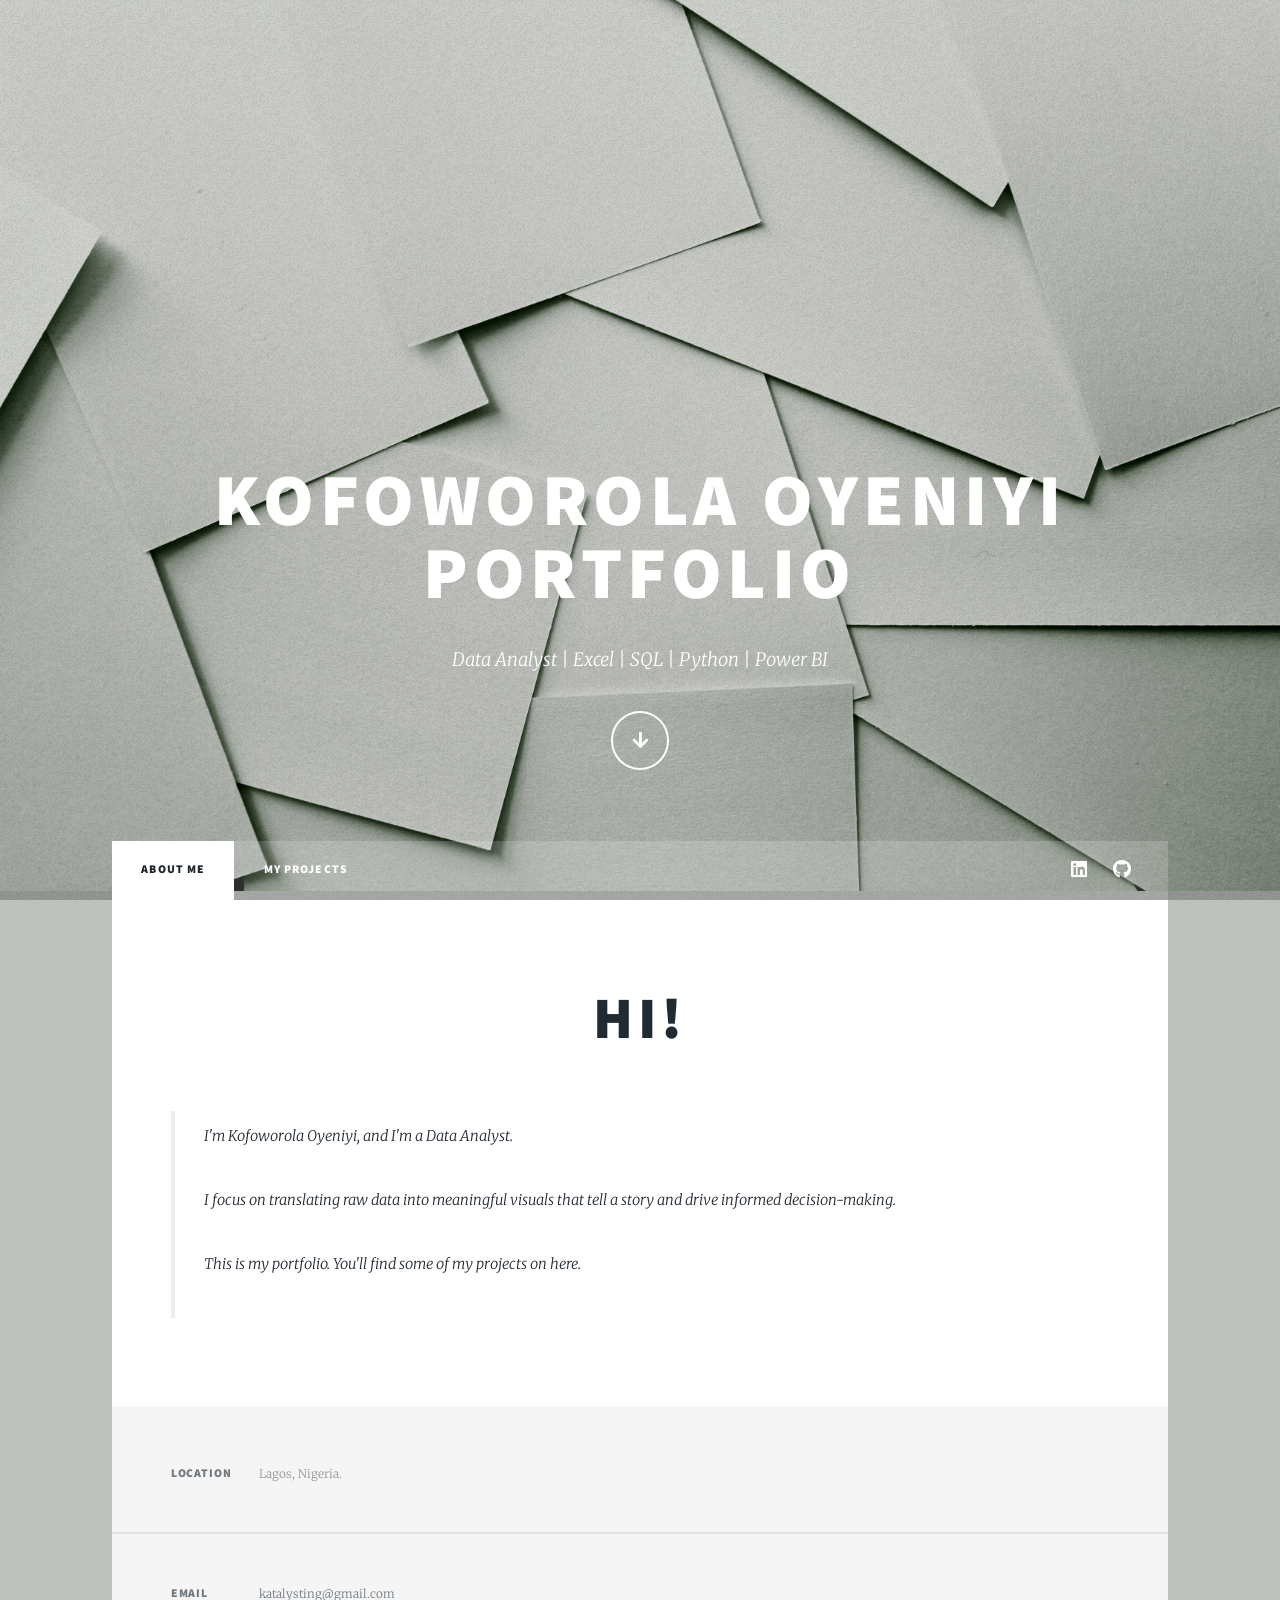
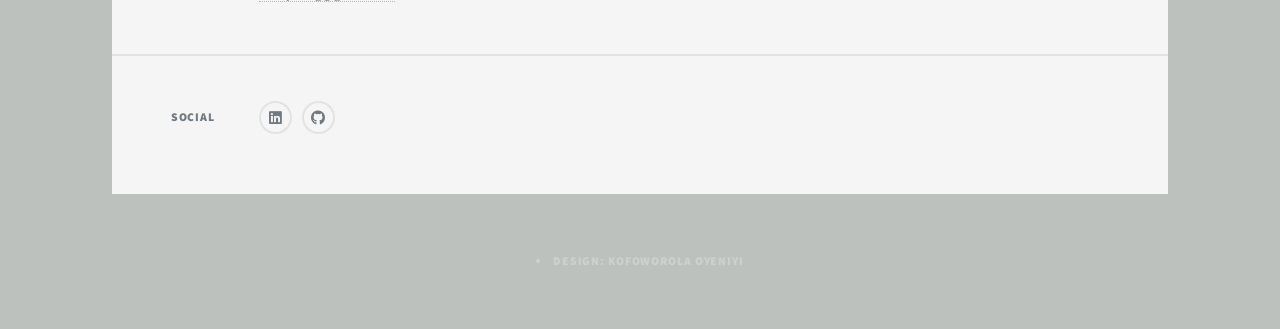
==== commit 256884e3: "Update and rename generic.html to index.html replaced index.html with projects replaced generic.htm" ====
--- a/index.html
+++ b/index.html
@@ -1,6 +1,8 @@
 <!DOCTYPE HTML>
 <!--
-	My First
+	Massively by HTML5 UP
+	html5up.net | @ajlkn
+	Free for personal and commercial use under the CCA 3.0 license (html5up.net/license)
 -->
 <html>
 	<head>
@@ -13,20 +15,31 @@
 	<body class="is-preload">
 
 		<!-- Wrapper -->
-			<div id="wrapper">
+			<div id="wrapper" class="fade-in">
+
+				<!-- Intro -->
+					<div id="intro">
+						<h1>Kofoworola Oyeniyi<br />
+						Portfolio</h1>
+						<p>Data Analyst | Excel | SQL | Python | Power BI </p>
+						<ul class="actions">
+							<li><a href="#header" class="button icon solid solo fa-arrow-down scrolly">Continue</a></li>
+						</ul>
+					</div>
 
 				<!-- Header -->
 					<header id="header">
-						<a href="index.html" class="logo">Kofoworola Oyeniyi</a>
+						<a href="projects.html" class="logo">Kofoworola Oyeniyi</a>
 					</header>
 
 				<!-- Nav -->
 					<nav id="nav">
 						<ul class="links">
-							<li><a href="generic.html">About Me</a></li>
-							<li class="active"><a href="index.html">My Projects</a></li>
+							<li class="active"><a href="index.html">About Me</a></li>
+							<li><a href="projects.html">My Projects</a></li>
+							
 						</ul>
-						<ul class="icons">
+						<ul class="icons">						
 							<li><a href="https://www.linkedin.com/in/kofoworola-oyeniyi/" class="icon brands alt fa-linkedin"><span class="label">linkedIn</span></a></li>
 							<li><a href="https://github.com/Kofoworola-oyeniyi" class="icon brands alt fa-github"><span class="label">GitHub</span></a></li>
 						</ul>
@@ -35,105 +48,33 @@
 				<!-- Main -->
 					<div id="main">
 
-						<!-- Featured Post -->
-							<article class="post featured">
+						<!-- Post -->
+							<section class="post">
 								<header class="major">
-									<h2><a href="#">MICROSOFT EXCEL<br />
-									HR Attrition Dashboard</a></h2>
-									<p>In this project, I analysed the effect of different parameters like home distance, age, gender, promotion history, job role, performance rating, and educational background on the attrition rate of staff.</p>
+									<h2>Hi!<br />
+									</h2>
 								</header>
-								<a href="#" class="image main"><img src="images/hr.png" alt="" /></a>
-								<ul class="actions special">
-									<li><a href="https://github.com/Kofoworola-oyeniyi/HR-Attrition-Dashboard" class="button large">View Project</a></li>
-								</ul>
-							</article>
-						<!-- Posts -->
-							<section class="posts">
-								<!--
-								<article>
-									<header>
-										<h2><a href="#">MICROSOFT EXCEL<br />
-										HR Attrition Dashboard</a></h2>
-									</header>
-									<a href="#" class="image fit"><img src="images/hr.png" alt="" /></a>
-									<p>In this project, I analysed the effect of different parameters like home distance, age, gender, promotion history, job role, performance rating, and educational background on the attrition rate of staff.</p>
-									<ul class="actions special">
-										<li><a href="https://github.com/Kofoworola-oyeniyi/HR-Attrition-Dashboard" class="button">View Project</a></li>
-									</ul>
-								</article>
-								-->
+								<blockquote> 
+									<p>I'm Kofoworola Oyeniyi, and I'm a Data Analyst.</p>
+								<p>I focus on translating raw data into meaningful visuals that tell a story and drive informed decision-making.</p>
+								<p>This is my portfolio. You'll find some of my projects on here.</p>
+								</blockquote>
+							</section>
 
-								<article>
-									<header>
-										<h2><a href="#">SQL | POWER BI<br />
-										Pizza Sales Dashboard</a></h2>
-									</header>
-									<a href="#" class="image fit"><img src="images/pizzasales.png" alt="" /></a>
-									<p> In this project, I analysed sales data across multiple dimensions including revenue, order volume, pizza categories, sizes, and time-based trends to identify best and worst performing products, peak business periods, and customer purchasing patterns.</p>
-									<ul class="actions special">
-										<li><a href="https://github.com/Kofoworola-oyeniyi/Pizza-Sales-Dashboard" class="button">View Project</a></li>
-									</ul>
-								</article>
+					</div>
 
-								<article>
-									<header>
-										<h2><a href="#"> PYTHON<br />
-										 EXPLORATORY DATA ANALYSIS</a></h2>
-									</header>
-									<a href="#" class="image fit"><img src="images/EDA.png" alt="" /></a>
-									<p>This project explores Global Youtube Statistics data containing records on popular YouTube channels and creators. Analysis was conducted to find out top performers in terms of origin country, subscriber, view counts, category e.t.c. </p>
-									<ul class="actions special">
-										<li><a href="#" class="button">View Project</a></li>
-									</ul>
-								</article>
-								
-								<!-- Extra Placeholders for  more projects
-								<article>
-									<header>
-										<h2><a href="#">Tempus sed<br />
-										nulla imperdiet</a></h2>
-									</header>
-									<a href="#" class="image fit"><img src="images/pic05.jpg" alt="" /></a>
-									<p>Donec eget ex magna. Interdum et malesuada fames ac ante ipsum primis in faucibus. Pellentesque venenatis dolor imperdiet dolor mattis sagittis magna etiam.</p>
-									<ul class="actions special">
-										<li><a href="#" class="button">Full Story</a></li>
-									</ul>
-								</article>
-
-								<article>
-									<header>
-										<h2><a href="#">Odio magna<br />
-										sed consectetur</a></h2>
-									</header>
-									<a href="#" class="image fit"><img src="images/pic06.jpg" alt="" /></a>
-									<p>Donec eget ex magna. Interdum et malesuada fames ac ante ipsum primis in faucibus. Pellentesque venenatis dolor imperdiet dolor mattis sagittis magna etiam.</p>
-									<ul class="actions special">
-										<li><a href="#" class="button">Full Story</a></li>
-									</ul>
-								</article>
-
-								<article>
-									<header>
-										<h2><a href="#">Augue lorem<br />
-										primis vestibulum</a></h2>
-									</header>
-									<a href="#" class="image fit"><img src="images/pic07.jpg" alt="" /></a>
-									<p>Donec eget ex magna. Interdum et malesuada fames ac ante ipsum primis in faucibus. Pellentesque venenatis dolor imperdiet dolor mattis sagittis magna etiam.</p>
-									<ul class="actions special">
-										<li><a href="#" class="button">Full Story</a></li>
-									</ul>
-								</article>
-							</section>
-							-->
-
-
-			</div>
-
-			<!-- Footer -->
+				<!-- Footer -->
 					<footer id="footer">
 						
 						<section class="split contact">
-							
+							<section class="alt">
+								<h3>Location</h3>
+								<p>Lagos, Nigeria.</p>
+							</section>
+							<section>
+								<h3>Email</h3>
+								<p><a href="#">katalysting@gmail.com </a></p>
+							</section>
 							<section>
 								<h3>Social</h3>
 								<ul class="icons alt">
@@ -149,6 +90,8 @@
 						<li>Design: Kofoworola Oyeniyi</li></ul>
 					</div>
 
+			</div>
+
 		<!-- Scripts -->
 			<script src="assets/js/jquery.min.js"></script>
 			<script src="assets/js/jquery.scrollex.min.js"></script>
@@ -159,4 +102,5 @@
 			<script src="assets/js/main.js"></script>
 
 	</body>
-</html>+
+</html>
